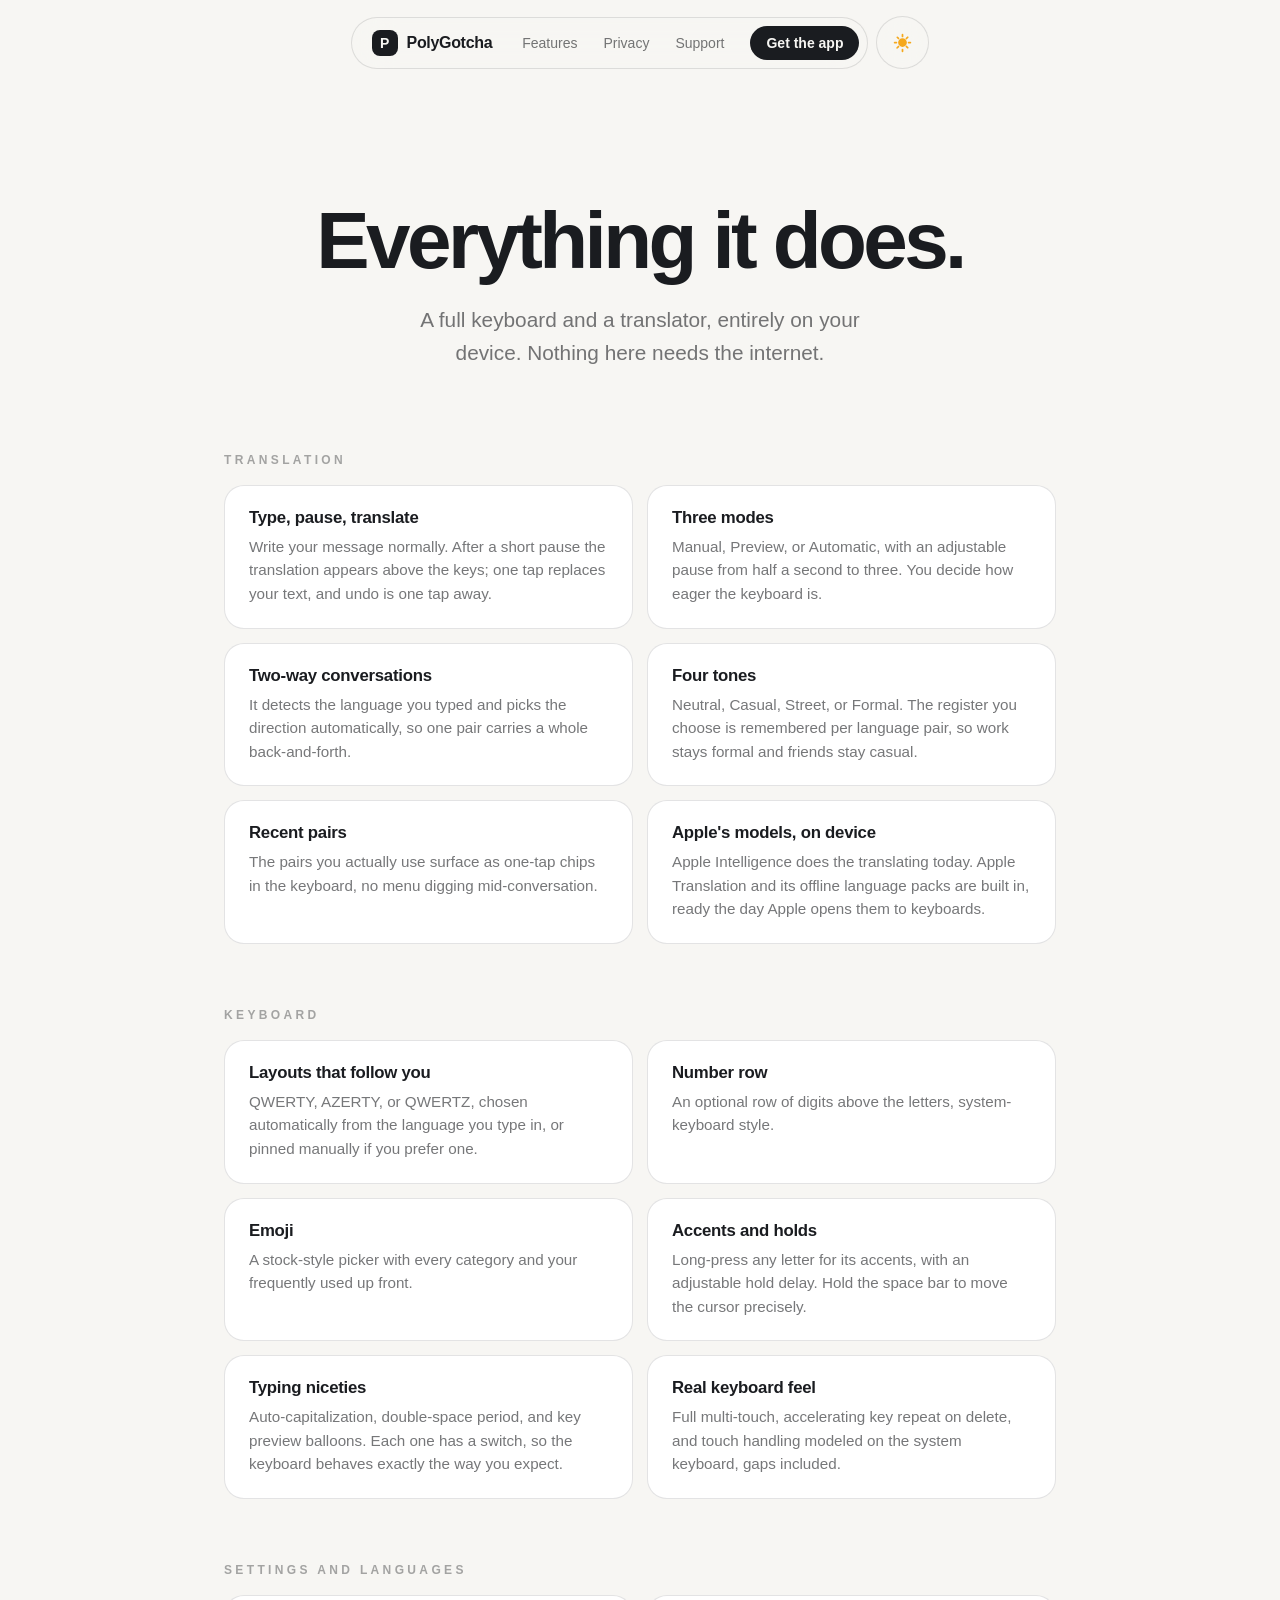
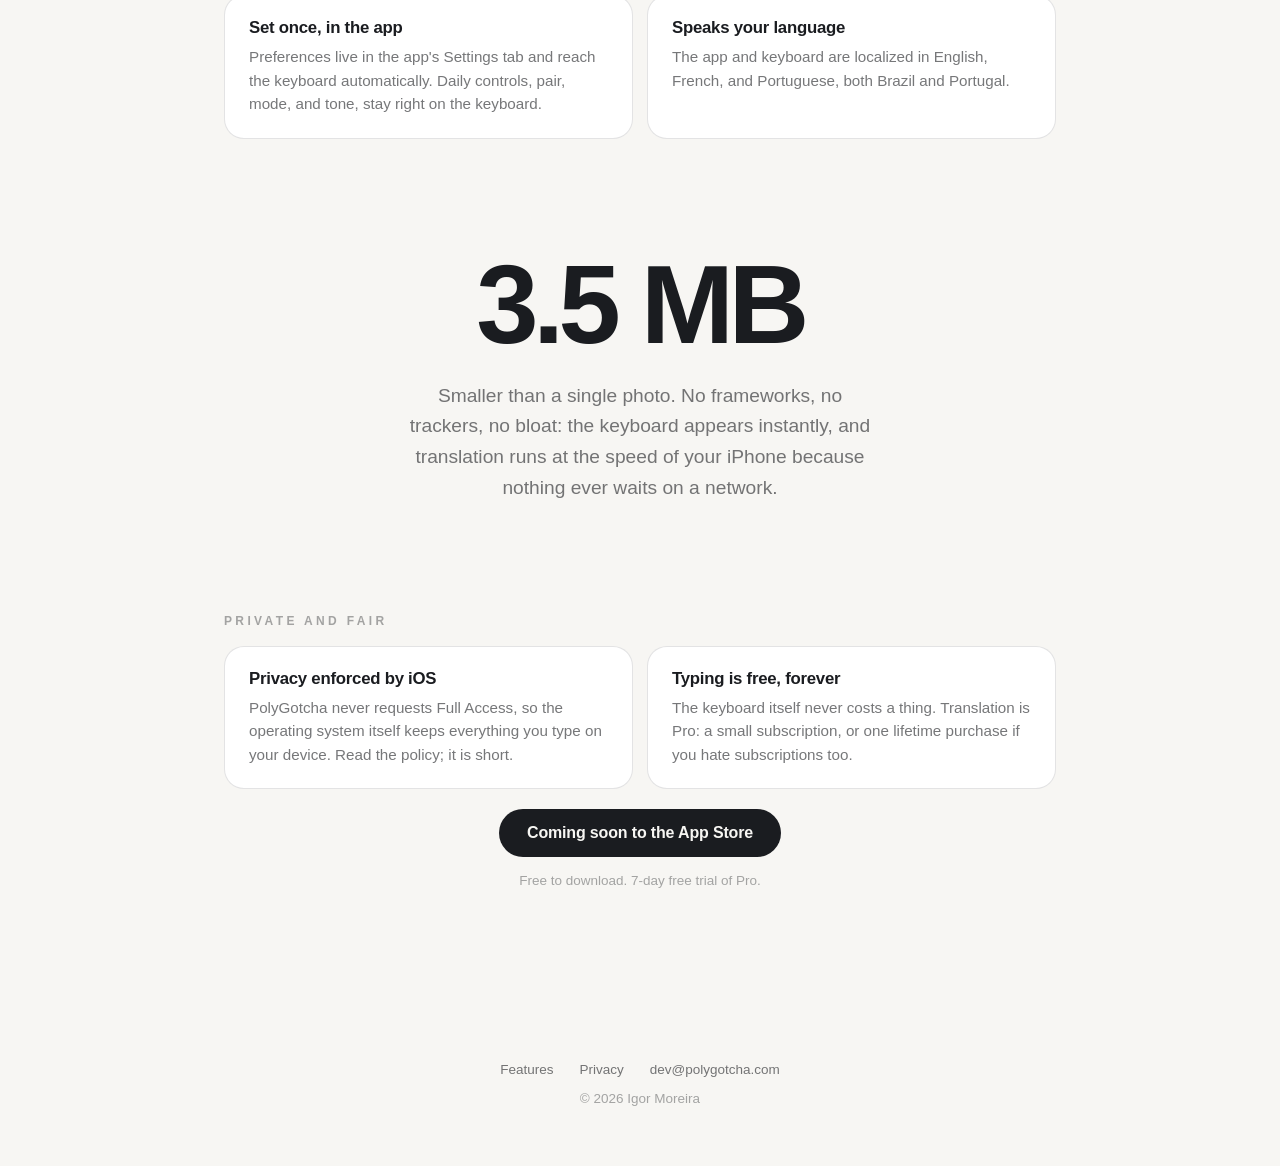
==== features/index.html @ 53613d78 "Collapse the nav ends to icons on mobile The wordmark becomes the favicon's rounded P mark and the C" ====
<!DOCTYPE html>
<html lang="en">
<head>
  <meta charset="utf-8">
  <meta name="viewport" content="width=device-width, initial-scale=1">
  <title>Features - PolyGotcha</title>
  <meta name="description" content="Everything PolyGotcha does: on-device translation as you type, tones, layouts, emoji, and every setting. All of it in a 3.5 MB app.">
  <meta name="theme-color" media="(prefers-color-scheme: light)" content="#f7f6f3">
  <meta name="theme-color" media="(prefers-color-scheme: dark)" content="#121316">
  <link rel="icon" href="data:image/svg+xml,%3Csvg xmlns='http://www.w3.org/2000/svg' viewBox='0 0 64 64'%3E%3Crect width='64' height='64' rx='14' fill='%231a1c20'/%3E%3Ctext x='32' y='43' font-family='-apple-system,Helvetica' font-size='32' font-weight='700' fill='%23f7f6f3' text-anchor='middle'%3EP%3C/text%3E%3C/svg%3E">
  <link rel="stylesheet" href="/style.css">
  <script>
    // Apply the stored theme before first paint so there is no flash.
    try { var t = localStorage.getItem("pg-theme"); if (t) document.documentElement.dataset.theme = t; } catch (e) {}
  </script>
</head>
<body>

  <div class="navwrap" id="navwrap">
    <nav class="nav" aria-label="Main">
      <a class="wordmark" href="/"><span class="mark" aria-hidden="true">P</span><span class="name">PolyGotcha</span></a>
      <div class="links">
        <a href="/features">Features</a>
        <a href="/privacy">Privacy</a>
        <a class="sup" href="mailto:dev@polygotcha.com">Support</a>
      </div>
      <a class="cta" href="/#get" aria-label="Get the app"><span class="cta-text">Get the app</span><svg class="cta-icon" viewBox="0 0 24 24" aria-hidden="true"><path d="M12 4v11M7.5 10.5 12 15l4.5-4.5M5 20h14"/></svg></a>
    </nav>
    <button class="theme-bubble" id="theme-toggle" type="button" aria-label="Theme: Auto"></button>
  </div>

  <header class="fhero">
    <h1 class="reveal">Everything it does.</h1>
    <p class="reveal">A full keyboard and a translator, entirely on your device. Nothing here needs the internet.</p>
  </header>

  <section class="fgroup">
    <div class="kicker reveal">Translation</div>
    <div class="fgrid">
      <div class="fcell reveal">
        <h3>Type, pause, translate</h3>
        <p>Write your message normally. After a short pause the translation appears above the keys; one tap replaces your text, and undo is one tap away.</p>
      </div>
      <div class="fcell reveal">
        <h3>Three modes</h3>
        <p>Manual, Preview, or Automatic, with an adjustable pause from half a second to three. You decide how eager the keyboard is.</p>
      </div>
      <div class="fcell reveal">
        <h3>Two-way conversations</h3>
        <p>It detects the language you typed and picks the direction automatically, so one pair carries a whole back-and-forth.</p>
      </div>
      <div class="fcell reveal">
        <h3>Four tones</h3>
        <p>Neutral, Casual, Street, or Formal. The register you choose is remembered per language pair, so work stays formal and friends stay casual.</p>
      </div>
      <div class="fcell reveal">
        <h3>Recent pairs</h3>
        <p>The pairs you actually use surface as one-tap chips in the keyboard, no menu digging mid-conversation.</p>
      </div>
      <div class="fcell reveal">
        <h3>Apple's models, on device</h3>
        <p>Apple Intelligence does the translating today. Apple Translation and its offline language packs are built in, ready the day Apple opens them to keyboards.</p>
      </div>
    </div>
  </section>

  <section class="fgroup">
    <div class="kicker reveal">Keyboard</div>
    <div class="fgrid">
      <div class="fcell reveal">
        <h3>Layouts that follow you</h3>
        <p>QWERTY, AZERTY, or QWERTZ, chosen automatically from the language you type in, or pinned manually if you prefer one.</p>
      </div>
      <div class="fcell reveal">
        <h3>Number row</h3>
        <p>An optional row of digits above the letters, system-keyboard style.</p>
      </div>
      <div class="fcell reveal">
        <h3>Emoji</h3>
        <p>A stock-style picker with every category and your frequently used up front.</p>
      </div>
      <div class="fcell reveal">
        <h3>Accents and holds</h3>
        <p>Long-press any letter for its accents, with an adjustable hold delay. Hold the space bar to move the cursor precisely.</p>
      </div>
      <div class="fcell reveal">
        <h3>Typing niceties</h3>
        <p>Auto-capitalization, double-space period, and key preview balloons. Each one has a switch, so the keyboard behaves exactly the way you expect.</p>
      </div>
      <div class="fcell reveal">
        <h3>Real keyboard feel</h3>
        <p>Full multi-touch, accelerating key repeat on delete, and touch handling modeled on the system keyboard, gaps included.</p>
      </div>
    </div>
  </section>

  <section class="fgroup">
    <div class="kicker reveal">Settings and languages</div>
    <div class="fgrid">
      <div class="fcell reveal">
        <h3>Set once, in the app</h3>
        <p>Preferences live in the app's Settings tab and reach the keyboard automatically. Daily controls, pair, mode, and tone, stay right on the keyboard.</p>
      </div>
      <div class="fcell reveal">
        <h3>Speaks your language</h3>
        <p>The app and keyboard are localized in English, French, and Portuguese, both Brazil and Portugal.</p>
      </div>
    </div>
  </section>

  <section class="statband">
    <div class="big reveal">3.5&nbsp;MB</div>
    <p class="reveal">Smaller than a single photo. No frameworks, no trackers, no bloat: the keyboard appears instantly, and translation runs at the speed of your iPhone because nothing ever waits on a network.</p>
  </section>

  <section class="fgroup" style="padding-top: 0;">
    <div class="kicker reveal">Private and fair</div>
    <div class="fgrid">
      <div class="fcell reveal">
        <h3>Privacy enforced by iOS</h3>
        <p>PolyGotcha never requests Full Access, so the operating system itself keeps everything you type on your device. <a href="/privacy">Read the policy</a>; it is short.</p>
      </div>
      <div class="fcell reveal">
        <h3>Typing is free, forever</h3>
        <p>The keyboard itself never costs a thing. Translation is Pro: a small subscription, or one lifetime purchase if you hate subscriptions too.</p>
      </div>
    </div>
  </section>

  <div class="fcta">
    <span class="pill reveal">Coming soon to the App&nbsp;Store</span>
    <span class="small-note">Free to download. 7-day free trial of Pro.</span>
  </div>

  <footer>
    <div class="frow">
      <a href="/features">Features</a>
      <a href="/privacy">Privacy</a>
      <a href="mailto:dev@polygotcha.com">dev@polygotcha.com</a>
    </div>
    <div>&copy; 2026 Igor Moreira</div>
  </footer>

  <script src="/site.js"></script>
</body>
</html>
---- style.css ----
/* PolyGotcha site. Ink-on-paper palette lifted from the app: warm off-white
   canvas and near-black ink in light mode, lifted charcoal and soft white in
   dark. One design system for the landing page and the privacy policy. */

:root {
  --bg: #f7f6f3;
  --ink: #1a1c20;
  --muted: rgba(26, 28, 32, 0.6);
  --faint: rgba(26, 28, 32, 0.38);
  --hairline: rgba(26, 28, 32, 0.12);
  --glass: rgba(247, 246, 243, 0.68);
  --card: #ffffff;
}

/* The theme toggle stamps data-theme on <html>; absent means auto. The
   manual choice must win over the system preference in both directions,
   hence the explicit dark block plus the :not() guard on the media query. */

:root[data-theme="dark"] {
  --bg: #121316;
  --ink: #f2f2ef;
  --muted: rgba(242, 242, 239, 0.62);
  --faint: rgba(242, 242, 239, 0.4);
  --hairline: rgba(242, 242, 239, 0.14);
  --glass: rgba(18, 19, 22, 0.62);
  --card: #1a1b1f;
}

@media (prefers-color-scheme: dark) {
  :root:not([data-theme="light"]) {
    --bg: #121316;
    --ink: #f2f2ef;
    --muted: rgba(242, 242, 239, 0.62);
    --faint: rgba(242, 242, 239, 0.4);
    --hairline: rgba(242, 242, 239, 0.14);
    --glass: rgba(18, 19, 22, 0.62);
    --card: #1a1b1f;
  }
}

* { margin: 0; padding: 0; box-sizing: border-box; }

html { scroll-behavior: smooth; }

body {
  font-family: -apple-system, BlinkMacSystemFont, "SF Pro Display", "Segoe UI",
    Roboto, Helvetica, Arial, sans-serif;
  background: var(--bg);
  color: var(--ink);
  -webkit-font-smoothing: antialiased;
  text-rendering: optimizeLegibility;
  overflow-x: hidden;
}

a { color: inherit; text-decoration: none; }

::selection { background: var(--ink); color: var(--bg); }

/* ---------- Nav: the floating glass pill plus the theme bubble ---------- */

.navwrap {
  position: fixed;
  top: 16px;
  left: 0;
  right: 0;
  z-index: 100;
  display: flex;
  justify-content: center;
  align-items: center;
  gap: 8px;
  padding: 0 12px;
  pointer-events: none;
}

.navwrap > * { pointer-events: auto; }

.nav {
  display: flex;
  align-items: center;
  gap: 4px;
  padding: 8px 8px 8px 20px;
  border-radius: 999px;
  background: var(--glass);
  -webkit-backdrop-filter: blur(20px) saturate(180%);
  backdrop-filter: blur(20px) saturate(180%);
  border: 1px solid var(--hairline);
  transition: box-shadow 0.4s ease, background 0.4s ease;
  white-space: nowrap;
}

.theme-bubble {
  width: 53px;
  height: 53px;
  border-radius: 999px;
  background: var(--glass);
  -webkit-backdrop-filter: blur(20px) saturate(180%);
  backdrop-filter: blur(20px) saturate(180%);
  border: 1px solid var(--hairline);
  color: var(--muted);
  display: grid;
  place-items: center;
  cursor: pointer;
  transition: box-shadow 0.4s ease, color 0.25s ease, transform 0.25s ease;
  flex-shrink: 0;
}

.theme-bubble:hover { color: var(--ink); transform: scale(1.06); }

.theme-bubble svg {
  width: 21px;
  height: 21px;
  fill: currentColor;
  transition: transform 0.3s ease;
  animation: theme-pop 0.5s cubic-bezier(0.34, 1.56, 0.64, 1);
}

.theme-bubble:hover svg { transform: rotate(18deg); }

/* The icon shows the theme you are IN: an amber sun or a periwinkle moon,
   popping in with a spin every time the theme flips. */
.theme-bubble.is-light svg { fill: #f5a81c; }
.theme-bubble.is-dark svg { fill: #93a5ff; }

@keyframes theme-pop {
  from { transform: rotate(-130deg) scale(0.3); opacity: 0; }
  to { transform: rotate(0deg) scale(1); opacity: 1; }
}

@media (prefers-reduced-motion: reduce) {
  .theme-bubble svg { animation: none; transition: none; }
}

.navwrap.scrolled .nav,
.navwrap.scrolled .theme-bubble {
  box-shadow: 0 12px 40px rgba(0, 0, 0, 0.12);
}

.nav .wordmark {
  display: inline-flex;
  align-items: center;
  gap: 9px;
  font-weight: 700;
  letter-spacing: -0.02em;
  font-size: 16px;
  margin-right: 14px;
}

/* The favicon's rounded "P", so the compressed mobile nav still reads as
   the logo. Ink-on-paper flips with the theme automatically. */
.nav .mark {
  width: 26px;
  height: 26px;
  border-radius: 8px;
  background: var(--ink);
  color: var(--bg);
  display: grid;
  place-items: center;
  font-size: 14px;
  font-weight: 800;
}

.nav .links {
  display: flex;
  align-items: center;
  gap: 2px;
}

.nav .links a {
  font-size: 14px;
  font-weight: 500;
  color: var(--muted);
  padding: 8px 12px;
  border-radius: 999px;
  transition: color 0.25s ease, background 0.25s ease;
}

.nav .links a:hover { color: var(--ink); background: var(--hairline); }

.nav .cta {
  display: inline-flex;
  align-items: center;
  justify-content: center;
  font-size: 14px;
  font-weight: 600;
  background: var(--ink);
  color: var(--bg);
  padding: 9px 16px;
  border-radius: 999px;
  margin-left: 10px;
  transition: transform 0.25s ease, opacity 0.25s ease;
}

.nav .cta:hover { transform: scale(1.04); }

.nav .cta-icon {
  display: none;
  width: 18px;
  height: 18px;
  fill: none;
  stroke: currentColor;
  stroke-width: 2.2;
  stroke-linecap: round;
  stroke-linejoin: round;
}

/* Mobile nav: the ends collapse to icons (the P mark and a download glyph)
   so all three text links stay visible and one tap away. */
@media (max-width: 640px) {
  .navwrap { top: 10px; gap: 6px; padding: 0 10px; }
  .nav { padding: 5px 5px 5px 8px; gap: 0; }
  .nav .wordmark { margin-right: 4px; }
  .nav .wordmark .name { display: none; }
  .nav .mark { width: 30px; height: 30px; border-radius: 9px; font-size: 15px; }
  .nav .links a { font-size: 13px; padding: 7px 8px; }
  .nav .cta { margin-left: 4px; padding: 0; width: 40px; height: 40px; }
  .nav .cta-text { display: none; }
  .nav .cta-icon { display: block; }
  .theme-bubble { width: 44px; height: 44px; }
  .theme-bubble svg { width: 19px; height: 19px; }
}

/* Absolute-worst-case safety valve for very narrow screens. */
@media (max-width: 340px) {
  .nav .links .sup { display: none; }
}

/* ---------- Shared layout ---------- */

.wrap {
  max-width: 1060px;
  margin: 0 auto;
  padding: 0 24px;
}

section { padding: clamp(70px, 12vw, 150px) 0; }

/* ---------- Hero ---------- */

.hero {
  padding-top: clamp(140px, 22vw, 220px);
  padding-bottom: clamp(40px, 6vw, 80px);
  text-align: center;
}

.hero h1 {
  font-size: clamp(2.9rem, 9vw, 6.2rem);
  line-height: 1.02;
  letter-spacing: -0.045em;
  font-weight: 700;
  max-width: 14ch;
  margin: 0 auto;
}

.hero h1 .theirs { color: var(--faint); }

.hero p {
  font-size: clamp(1.05rem, 2.2vw, 1.35rem);
  line-height: 1.5;
  color: var(--muted);
  max-width: 34ch;
  margin: 28px auto 0;
  letter-spacing: -0.01em;
}

.hero .cta-row {
  margin-top: 38px;
  display: flex;
  flex-direction: column;
  align-items: center;
  gap: 16px;
}

.pill {
  display: inline-block;
  background: var(--ink);
  color: var(--bg);
  font-size: 16px;
  font-weight: 600;
  padding: 15px 28px;
  border-radius: 999px;
  letter-spacing: -0.01em;
}

.hero .quiet-link {
  font-size: 14px;
  color: var(--muted);
  border-bottom: 1px solid var(--hairline);
  padding-bottom: 1px;
  transition: color 0.25s ease, border-color 0.25s ease;
}

.hero .quiet-link:hover { color: var(--ink); border-color: var(--ink); }

/* ---------- The keyboard demo ---------- */

.demo { padding-top: 0; }

.device {
  width: min(430px, 94vw);
  margin: 0 auto;
  background: #0b0c0e;
  border-radius: 40px;
  padding: 22px 12px 12px;
  box-shadow:
    0 40px 90px rgba(0, 0, 0, 0.28),
    0 4px 18px rgba(0, 0, 0, 0.16),
    inset 0 0 0 1px rgba(255, 255, 255, 0.06);
}

.chat { padding: 4px 10px 14px; min-height: 108px; }

.bubble {
  display: inline-block;
  background: #24262b;
  color: #e8e8e4;
  font-size: 15px;
  line-height: 1.35;
  padding: 9px 14px;
  border-radius: 18px;
  border-bottom-left-radius: 6px;
  max-width: 80%;
}

.compose {
  display: flex;
  align-items: center;
  gap: 8px;
  margin: 14px 2px 0;
  background: #1a1b1f;
  border: 1px solid rgba(255, 255, 255, 0.09);
  border-radius: 18px;
  padding: 9px 14px;
  min-height: 40px;
}

.compose .text {
  font-size: 15px;
  color: #f0f0ec;
  line-height: 1.35;
  min-height: 20px;
}

.compose .caret {
  display: inline-block;
  width: 2px;
  height: 17px;
  background: #6ea8ff;
  vertical-align: text-bottom;
  margin-left: 1px;
  animation: blink 1.05s steps(1) infinite;
}

@keyframes blink { 50% { opacity: 0; } }

/* Keyboard chrome mirrors the real thing: bar of glass controls, then the
   key grid with gaps drawn inside each cell. Always dark, like the app's
   marketing shots, whatever the page's scheme. */

.kbd { background: #17181c; border-radius: 26px; padding: 10px 6px 8px; margin-top: 12px; }

.kbar {
  display: flex;
  align-items: center;
  gap: 7px;
  padding: 2px 4px 9px;
}

.kchip {
  font-size: 12.5px;
  font-weight: 700;
  letter-spacing: 0.01em;
  color: #ececec;
  background: rgba(255, 255, 255, 0.09);
  padding: 8px 12px;
  border-radius: 999px;
  flex-shrink: 0;
}

.kchip .arrows { opacity: 0.55; font-weight: 500; padding: 0 2px; }

.kstatus {
  flex: 1;
  font-size: 12.5px;
  color: rgba(236, 236, 236, 0.55);
  overflow: hidden;
  white-space: nowrap;
  text-overflow: ellipsis;
}

.kstatus .preview {
  display: inline-block;
  color: #101114;
  background: #ececec;
  font-weight: 600;
  padding: 7px 12px;
  border-radius: 999px;
  max-width: 100%;
  overflow: hidden;
  text-overflow: ellipsis;
}

.kround {
  width: 38px;
  height: 34px;
  border-radius: 999px;
  background: rgba(255, 255, 255, 0.09);
  color: #ececec;
  display: grid;
  place-items: center;
  font-size: 14px;
  flex-shrink: 0;
}

.kround.prime { background: #ececec; color: #101114; }

.krow { display: flex; }

.key {
  flex: 1 1 0;
  height: 42px;
  margin: 2.5px 2px;
  background: #2a2c31;
  border-radius: 7px;
  color: #f0f0ec;
  font-size: 16px;
  display: grid;
  place-items: center;
  box-shadow: 0 1px 0 rgba(0, 0, 0, 0.35);
  transition: background 0.09s ease, transform 0.09s ease;
  text-transform: uppercase;
  font-weight: 400;
  user-select: none;
}

.key.special { flex-grow: 1.35; background: #202226; font-size: 12px; }

.key.space { flex-grow: 4.2; font-size: 12px; text-transform: none; color: rgba(240, 240, 236, 0.6); }

.key.hit { background: #4b4e55; transform: scale(0.96); }

.krow.indent { padding: 0 5%; }

/* ---------- Feature statements ---------- */

.feature { text-align: center; }

.feature .kicker {
  font-size: 12px;
  font-weight: 600;
  letter-spacing: 0.28em;
  text-transform: uppercase;
  color: var(--faint);
  margin-bottom: 22px;
}

.feature h2 {
  font-size: clamp(2rem, 5.4vw, 3.6rem);
  letter-spacing: -0.035em;
  line-height: 1.06;
  font-weight: 700;
  max-width: 18ch;
  margin: 0 auto;
}

.feature p {
  font-size: clamp(1.02rem, 2vw, 1.22rem);
  line-height: 1.6;
  color: var(--muted);
  max-width: 46ch;
  margin: 24px auto 0;
}

.langline {
  font-size: clamp(1.6rem, 4.4vw, 2.8rem);
  letter-spacing: -0.03em;
  font-weight: 600;
  color: var(--faint);
  margin-top: 34px;
}

.langline em { font-style: normal; color: var(--ink); }

/* ---------- Manifesto ---------- */

.manifesto {
  background: var(--ink);
  color: var(--bg);
  text-align: center;
  padding: clamp(90px, 14vw, 170px) 0;
}

.manifesto h2 {
  font-size: clamp(2.1rem, 6vw, 4.2rem);
  letter-spacing: -0.04em;
  line-height: 1.05;
  font-weight: 700;
  max-width: 17ch;
  margin: 0 auto;
}

.manifesto p {
  font-size: clamp(1.02rem, 2vw, 1.25rem);
  color: color-mix(in srgb, var(--bg) 66%, transparent);
  line-height: 1.6;
  max-width: 44ch;
  margin: 26px auto 0;
}

.manifesto .pill {
  background: var(--bg);
  color: var(--ink);
  margin-top: 36px;
}

/* ---------- Footer ---------- */

footer {
  padding: 54px 0 60px;
  text-align: center;
  font-size: 13.5px;
  color: var(--faint);
}

footer .frow {
  display: flex;
  justify-content: center;
  gap: 26px;
  margin-bottom: 14px;
}

footer a { color: var(--muted); transition: color 0.25s ease; }
footer a:hover { color: var(--ink); }

/* ---------- Scroll reveals ---------- */

.reveal {
  opacity: 0;
  transform: translateY(26px);
  transition: opacity 0.9s cubic-bezier(0.2, 0.6, 0.2, 1),
    transform 0.9s cubic-bezier(0.2, 0.6, 0.2, 1);
}

.reveal.in { opacity: 1; transform: none; }

@media (prefers-reduced-motion: reduce) {
  html { scroll-behavior: auto; }
  .reveal { opacity: 1; transform: none; transition: none; }
  .compose .caret { animation: none; }
}

/* ---------- Features page ---------- */

.fhero {
  text-align: center;
  padding: clamp(140px, 20vw, 200px) 24px 20px;
}

.fhero h1 {
  font-size: clamp(2.6rem, 7.5vw, 5rem);
  letter-spacing: -0.045em;
  line-height: 1.03;
  font-weight: 700;
}

.fhero p {
  font-size: clamp(1.02rem, 2.1vw, 1.3rem);
  color: var(--muted);
  line-height: 1.55;
  max-width: 40ch;
  margin: 22px auto 0;
}

.fgroup { max-width: 880px; margin: 0 auto; padding: clamp(36px, 6vw, 64px) 24px 0; }

.fgroup > .kicker {
  font-size: 12px;
  font-weight: 600;
  letter-spacing: 0.28em;
  text-transform: uppercase;
  color: var(--faint);
  margin-bottom: 18px;
}

.fgrid {
  display: grid;
  grid-template-columns: 1fr 1fr;
  gap: 14px;
}

@media (max-width: 640px) {
  .fgrid { grid-template-columns: 1fr; }
}

.fcell {
  background: var(--card);
  border: 1px solid var(--hairline);
  border-radius: 20px;
  padding: 22px 24px;
}

.fcell h3 {
  font-size: 1.05rem;
  font-weight: 650;
  letter-spacing: -0.015em;
  margin-bottom: 7px;
}

.fcell p {
  font-size: 0.95rem;
  line-height: 1.55;
  color: var(--muted);
}

.statband {
  text-align: center;
  padding: clamp(70px, 10vw, 110px) 24px;
}

.statband .big {
  font-size: clamp(3.4rem, 11vw, 7rem);
  font-weight: 700;
  letter-spacing: -0.05em;
  line-height: 1;
}

.statband p {
  font-size: clamp(1rem, 2vw, 1.2rem);
  color: var(--muted);
  line-height: 1.6;
  max-width: 44ch;
  margin: 20px auto 0;
}

.fcta { text-align: center; padding: 20px 24px clamp(80px, 10vw, 120px); }

.fcta .small-note {
  display: block;
  font-size: 13.5px;
  color: var(--faint);
  margin-top: 16px;
}

/* ---------- Privacy page ---------- */

.doc {
  max-width: 660px;
  margin: 0 auto;
  padding: clamp(140px, 20vw, 200px) 24px 80px;
}

.doc h1 {
  font-size: clamp(2.2rem, 6vw, 3.4rem);
  letter-spacing: -0.04em;
  line-height: 1.05;
  font-weight: 700;
}

.doc .effective {
  color: var(--faint);
  font-size: 14px;
  margin-top: 14px;
}

.doc h2 {
  font-size: 1.28rem;
  letter-spacing: -0.02em;
  font-weight: 700;
  margin: 44px 0 12px;
}

.doc p, .doc li {
  font-size: 1.02rem;
  line-height: 1.65;
  color: var(--muted);
}

.doc p + p { margin-top: 12px; }

.doc ul { padding-left: 22px; margin-top: 10px; }

.doc li { margin-bottom: 8px; }

.doc strong { color: var(--ink); font-weight: 600; }

.doc a { border-bottom: 1px solid var(--hairline); }
.doc a:hover { border-color: var(--ink); }
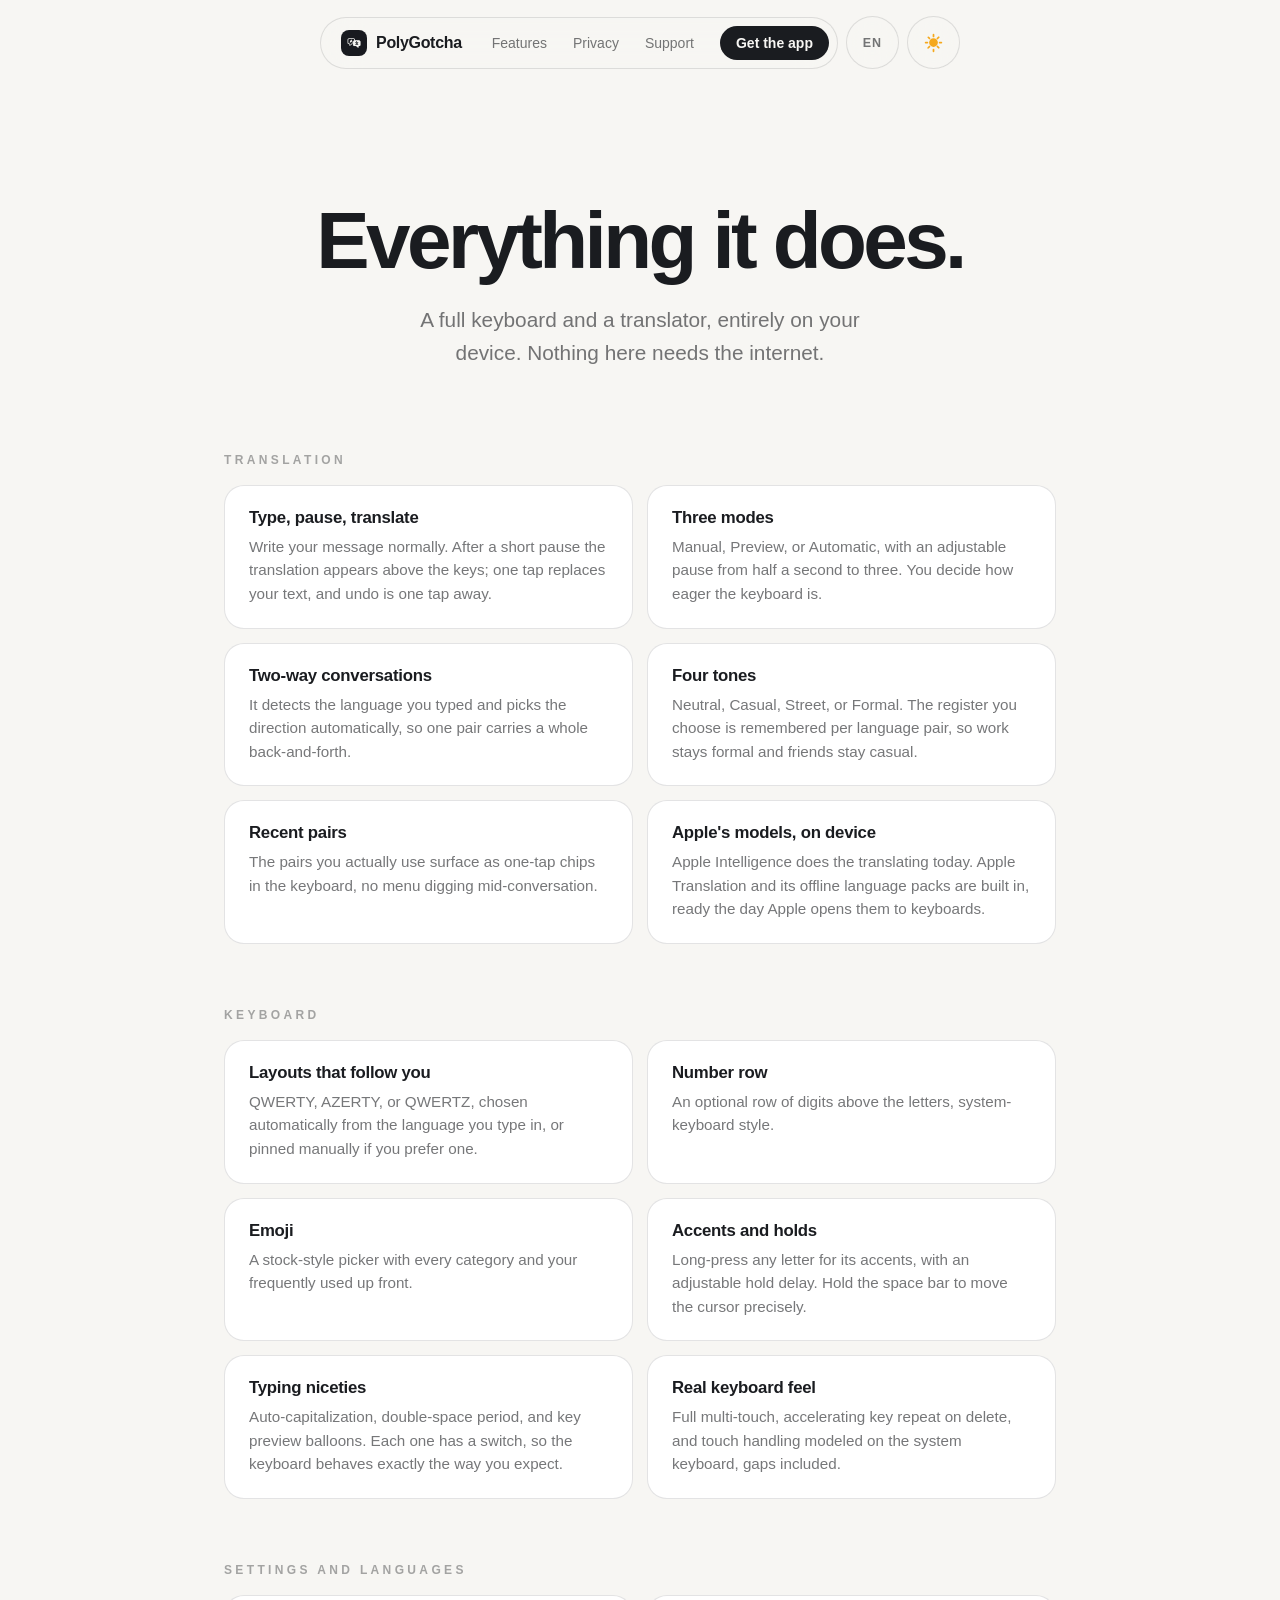
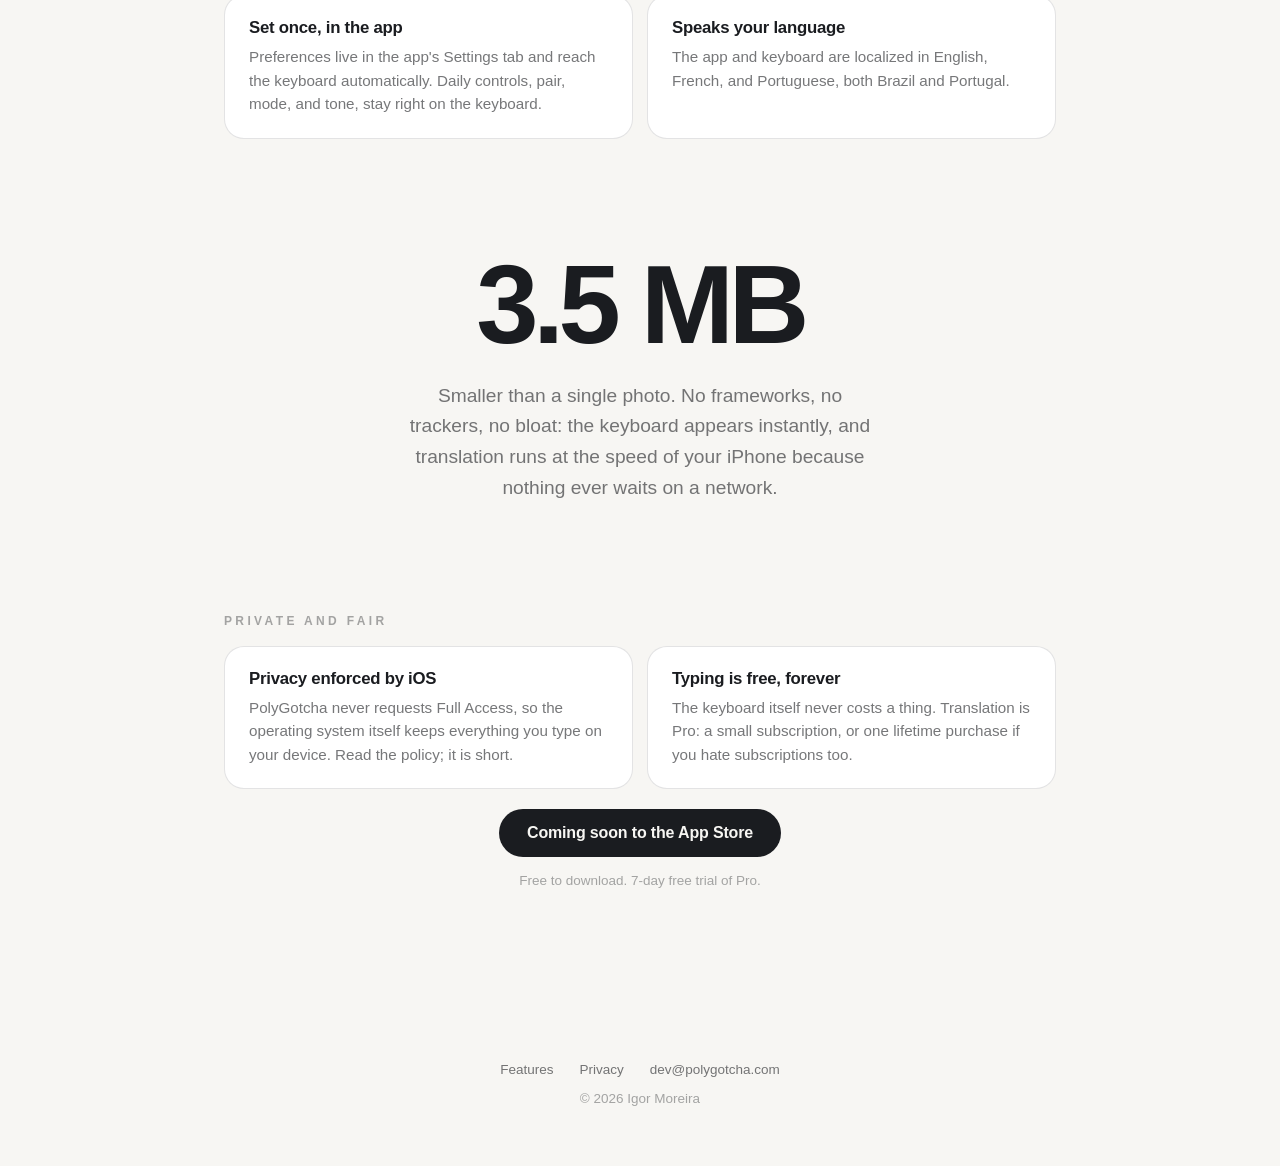
==== commit f1e13369: "Use the app icon site-wide and translate the site into four languages The favicon, touch icon, og:im" ====
--- a/features/index.html
+++ b/features/index.html
@@ -7,7 +7,8 @@
   <meta name="description" content="Everything PolyGotcha does: on-device translation as you type, tones, layouts, emoji, and every setting. All of it in a 3.5 MB app.">
   <meta name="theme-color" media="(prefers-color-scheme: light)" content="#f7f6f3">
   <meta name="theme-color" media="(prefers-color-scheme: dark)" content="#121316">
-  <link rel="icon" href="data:image/svg+xml,%3Csvg xmlns='http://www.w3.org/2000/svg' viewBox='0 0 64 64'%3E%3Crect width='64' height='64' rx='14' fill='%231a1c20'/%3E%3Ctext x='32' y='43' font-family='-apple-system,Helvetica' font-size='32' font-weight='700' fill='%23f7f6f3' text-anchor='middle'%3EP%3C/text%3E%3C/svg%3E">
+  <link rel="icon" type="image/png" sizes="192x192" href="/icon-192.png">
+  <link rel="apple-touch-icon" href="/apple-touch-icon.png">
   <link rel="stylesheet" href="/style.css">
   <script>
     // Apply the stored theme before first paint so there is no flash.
@@ -18,129 +19,134 @@
 
   <div class="navwrap" id="navwrap">
     <nav class="nav" aria-label="Main">
-      <a class="wordmark" href="/"><span class="mark" aria-hidden="true">P</span><span class="name">PolyGotcha</span></a>
+      <a class="wordmark" href="/"><img class="mark" src="/icon-192.png" alt=""><span class="name">PolyGotcha</span></a>
       <div class="links">
-        <a href="/features">Features</a>
-        <a href="/privacy">Privacy</a>
-        <a class="sup" href="mailto:dev@polygotcha.com">Support</a>
+        <a href="/features" data-i18n="nav.features">Features</a>
+        <a href="/privacy" data-i18n="nav.privacy">Privacy</a>
+        <a class="sup" href="mailto:dev@polygotcha.com" data-i18n="nav.support">Support</a>
       </div>
-      <a class="cta" href="/#get" aria-label="Get the app"><span class="cta-text">Get the app</span><svg class="cta-icon" viewBox="0 0 24 24" aria-hidden="true"><path d="M12 4v11M7.5 10.5 12 15l4.5-4.5M5 20h14"/></svg></a>
+      <a class="cta" href="/#get" aria-label="Get the app"><span class="cta-text" data-i18n="nav.get">Get the app</span><svg class="cta-icon" viewBox="0 0 24 24" aria-hidden="true"><path d="M12 4v11M7.5 10.5 12 15l4.5-4.5M5 20h14"/></svg></a>
     </nav>
-    <button class="theme-bubble" id="theme-toggle" type="button" aria-label="Theme: Auto"></button>
+    <div class="lang-wrap">
+      <button class="lang-bubble" id="lang-toggle" type="button" aria-haspopup="true" aria-expanded="false" aria-label="Language">EN</button>
+      <div class="lang-menu" id="lang-menu" role="menu"></div>
+    </div>
+    <button class="theme-bubble" id="theme-toggle" type="button" aria-label="Theme"></button>
   </div>
 
   <header class="fhero">
-    <h1 class="reveal">Everything it does.</h1>
-    <p class="reveal">A full keyboard and a translator, entirely on your device. Nothing here needs the internet.</p>
+    <h1 class="reveal" data-i18n="feat.h1">Everything it does.</h1>
+    <p class="reveal" data-i18n="feat.p">A full keyboard and a translator, entirely on your device. Nothing here needs the internet.</p>
   </header>
 
   <section class="fgroup">
-    <div class="kicker reveal">Translation</div>
+    <div class="kicker reveal" data-i18n="g.translation">Translation</div>
     <div class="fgrid">
       <div class="fcell reveal">
-        <h3>Type, pause, translate</h3>
-        <p>Write your message normally. After a short pause the translation appears above the keys; one tap replaces your text, and undo is one tap away.</p>
+        <h3 data-i18n="c1.h">Type, pause, translate</h3>
+        <p data-i18n="c1.p">Write your message normally. After a short pause the translation appears above the keys; one tap replaces your text, and undo is one tap away.</p>
       </div>
       <div class="fcell reveal">
-        <h3>Three modes</h3>
-        <p>Manual, Preview, or Automatic, with an adjustable pause from half a second to three. You decide how eager the keyboard is.</p>
+        <h3 data-i18n="c2.h">Three modes</h3>
+        <p data-i18n="c2.p">Manual, Preview, or Automatic, with an adjustable pause from half a second to three. You decide how eager the keyboard is.</p>
       </div>
       <div class="fcell reveal">
-        <h3>Two-way conversations</h3>
-        <p>It detects the language you typed and picks the direction automatically, so one pair carries a whole back-and-forth.</p>
+        <h3 data-i18n="c3.h">Two-way conversations</h3>
+        <p data-i18n="c3.p">It detects the language you typed and picks the direction automatically, so one pair carries a whole back-and-forth.</p>
       </div>
       <div class="fcell reveal">
-        <h3>Four tones</h3>
-        <p>Neutral, Casual, Street, or Formal. The register you choose is remembered per language pair, so work stays formal and friends stay casual.</p>
+        <h3 data-i18n="c4.h">Four tones</h3>
+        <p data-i18n="c4.p">Neutral, Casual, Street, or Formal. The register you choose is remembered per language pair, so work stays formal and friends stay casual.</p>
       </div>
       <div class="fcell reveal">
-        <h3>Recent pairs</h3>
-        <p>The pairs you actually use surface as one-tap chips in the keyboard, no menu digging mid-conversation.</p>
+        <h3 data-i18n="c5.h">Recent pairs</h3>
+        <p data-i18n="c5.p">The pairs you actually use surface as one-tap chips in the keyboard, no menu digging mid-conversation.</p>
       </div>
       <div class="fcell reveal">
-        <h3>Apple's models, on device</h3>
-        <p>Apple Intelligence does the translating today. Apple Translation and its offline language packs are built in, ready the day Apple opens them to keyboards.</p>
+        <h3 data-i18n="c6.h">Apple's models, on device</h3>
+        <p data-i18n="c6.p">Apple Intelligence does the translating today. Apple Translation and its offline language packs are built in, ready the day Apple opens them to keyboards.</p>
       </div>
     </div>
   </section>
 
   <section class="fgroup">
-    <div class="kicker reveal">Keyboard</div>
+    <div class="kicker reveal" data-i18n="g.keyboard">Keyboard</div>
     <div class="fgrid">
       <div class="fcell reveal">
-        <h3>Layouts that follow you</h3>
-        <p>QWERTY, AZERTY, or QWERTZ, chosen automatically from the language you type in, or pinned manually if you prefer one.</p>
+        <h3 data-i18n="c7.h">Layouts that follow you</h3>
+        <p data-i18n="c7.p">QWERTY, AZERTY, or QWERTZ, chosen automatically from the language you type in, or pinned manually if you prefer one.</p>
       </div>
       <div class="fcell reveal">
-        <h3>Number row</h3>
-        <p>An optional row of digits above the letters, system-keyboard style.</p>
+        <h3 data-i18n="c8.h">Number row</h3>
+        <p data-i18n="c8.p">An optional row of digits above the letters, system-keyboard style.</p>
       </div>
       <div class="fcell reveal">
-        <h3>Emoji</h3>
-        <p>A stock-style picker with every category and your frequently used up front.</p>
+        <h3 data-i18n="c9.h">Emoji</h3>
+        <p data-i18n="c9.p">A stock-style picker with every category and your frequently used up front.</p>
       </div>
       <div class="fcell reveal">
-        <h3>Accents and holds</h3>
-        <p>Long-press any letter for its accents, with an adjustable hold delay. Hold the space bar to move the cursor precisely.</p>
+        <h3 data-i18n="c10.h">Accents and holds</h3>
+        <p data-i18n="c10.p">Long-press any letter for its accents, with an adjustable hold delay. Hold the space bar to move the cursor precisely.</p>
       </div>
       <div class="fcell reveal">
-        <h3>Typing niceties</h3>
-        <p>Auto-capitalization, double-space period, and key preview balloons. Each one has a switch, so the keyboard behaves exactly the way you expect.</p>
+        <h3 data-i18n="c11.h">Typing niceties</h3>
+        <p data-i18n="c11.p">Auto-capitalization, double-space period, and key preview balloons. Each one has a switch, so the keyboard behaves exactly the way you expect.</p>
       </div>
       <div class="fcell reveal">
-        <h3>Real keyboard feel</h3>
-        <p>Full multi-touch, accelerating key repeat on delete, and touch handling modeled on the system keyboard, gaps included.</p>
+        <h3 data-i18n="c12.h">Real keyboard feel</h3>
+        <p data-i18n="c12.p">Full multi-touch, accelerating key repeat on delete, and touch handling modeled on the system keyboard, gaps included.</p>
       </div>
     </div>
   </section>
 
   <section class="fgroup">
-    <div class="kicker reveal">Settings and languages</div>
+    <div class="kicker reveal" data-i18n="g.settings">Settings and languages</div>
     <div class="fgrid">
       <div class="fcell reveal">
-        <h3>Set once, in the app</h3>
-        <p>Preferences live in the app's Settings tab and reach the keyboard automatically. Daily controls, pair, mode, and tone, stay right on the keyboard.</p>
+        <h3 data-i18n="c13.h">Set once, in the app</h3>
+        <p data-i18n="c13.p">Preferences live in the app's Settings tab and reach the keyboard automatically. Daily controls, pair, mode, and tone, stay right on the keyboard.</p>
       </div>
       <div class="fcell reveal">
-        <h3>Speaks your language</h3>
-        <p>The app and keyboard are localized in English, French, and Portuguese, both Brazil and Portugal.</p>
+        <h3 data-i18n="c14.h">Speaks your language</h3>
+        <p data-i18n="c14.p">The app and keyboard are localized in English, French, and Portuguese, both Brazil and Portugal.</p>
       </div>
     </div>
   </section>
 
   <section class="statband">
     <div class="big reveal">3.5&nbsp;MB</div>
-    <p class="reveal">Smaller than a single photo. No frameworks, no trackers, no bloat: the keyboard appears instantly, and translation runs at the speed of your iPhone because nothing ever waits on a network.</p>
+    <p class="reveal" data-i18n="stat.p">Smaller than a single photo. No frameworks, no trackers, no bloat: the keyboard appears instantly, and translation runs at the speed of your iPhone because nothing ever waits on a network.</p>
   </section>
 
   <section class="fgroup" style="padding-top: 0;">
-    <div class="kicker reveal">Private and fair</div>
+    <div class="kicker reveal" data-i18n="g.private">Private and fair</div>
     <div class="fgrid">
       <div class="fcell reveal">
-        <h3>Privacy enforced by iOS</h3>
-        <p>PolyGotcha never requests Full Access, so the operating system itself keeps everything you type on your device. <a href="/privacy">Read the policy</a>; it is short.</p>
+        <h3 data-i18n="c15.h">Privacy enforced by iOS</h3>
+        <p data-i18n="c15.p">PolyGotcha never requests Full Access, so the operating system itself keeps everything you type on your device. <a href="/privacy">Read the policy</a>; it is short.</p>
       </div>
       <div class="fcell reveal">
-        <h3>Typing is free, forever</h3>
-        <p>The keyboard itself never costs a thing. Translation is Pro: a small subscription, or one lifetime purchase if you hate subscriptions too.</p>
+        <h3 data-i18n="c16.h">Typing is free, forever</h3>
+        <p data-i18n="c16.p">The keyboard itself never costs a thing. Translation is Pro: a small subscription, or one lifetime purchase if you hate subscriptions too.</p>
       </div>
     </div>
   </section>
 
   <div class="fcta">
-    <span class="pill reveal">Coming soon to the App&nbsp;Store</span>
-    <span class="small-note">Free to download. 7-day free trial of Pro.</span>
+    <span class="pill reveal" data-i18n="hero.cta">Coming soon to the App&nbsp;Store</span>
+    <span class="small-note" data-i18n="cta.note">Free to download. 7-day free trial of Pro.</span>
   </div>
 
   <footer>
     <div class="frow">
-      <a href="/features">Features</a>
-      <a href="/privacy">Privacy</a>
+      <a href="/features" data-i18n="nav.features">Features</a>
+      <a href="/privacy" data-i18n="nav.privacy">Privacy</a>
       <a href="mailto:dev@polygotcha.com">dev@polygotcha.com</a>
     </div>
     <div>&copy; 2026 Igor Moreira</div>
   </footer>
 
+  <script src="/i18n.js"></script>
   <script src="/site.js"></script>
 </body>
 </html>
--- a/style.css
+++ b/style.css
@@ -88,7 +88,8 @@
   white-space: nowrap;
 }
 
-.theme-bubble {
+.theme-bubble,
+.lang-bubble {
   width: 53px;
   height: 53px;
   border-radius: 999px;
@@ -104,7 +105,53 @@
   flex-shrink: 0;
 }
 
-.theme-bubble:hover { color: var(--ink); transform: scale(1.06); }
+.theme-bubble:hover,
+.lang-bubble:hover { color: var(--ink); transform: scale(1.06); }
+
+.lang-bubble {
+  font-family: inherit;
+  font-size: 12.5px;
+  font-weight: 700;
+  letter-spacing: 0.08em;
+}
+
+.lang-wrap { position: relative; }
+
+.lang-menu {
+  position: absolute;
+  top: calc(100% + 10px);
+  right: 0;
+  display: none;
+  flex-direction: column;
+  min-width: 158px;
+  padding: 6px;
+  border-radius: 18px;
+  background: var(--glass);
+  -webkit-backdrop-filter: blur(20px) saturate(180%);
+  backdrop-filter: blur(20px) saturate(180%);
+  border: 1px solid var(--hairline);
+  box-shadow: 0 18px 50px rgba(0, 0, 0, 0.18);
+}
+
+.lang-menu.open { display: flex; }
+
+.lang-menu button {
+  font-family: inherit;
+  font-size: 14px;
+  font-weight: 500;
+  text-align: left;
+  color: var(--muted);
+  background: none;
+  border: none;
+  border-radius: 12px;
+  padding: 9px 14px;
+  cursor: pointer;
+  transition: color 0.2s ease, background 0.2s ease;
+}
+
+.lang-menu button:hover { color: var(--ink); background: var(--hairline); }
+
+.lang-menu button.active { color: var(--ink); font-weight: 650; }
 
 .theme-bubble svg {
   width: 21px;
@@ -145,18 +192,13 @@
   margin-right: 14px;
 }
 
-/* The favicon's rounded "P", so the compressed mobile nav still reads as
-   the logo. Ink-on-paper flips with the theme automatically. */
+/* The real app icon, so the compressed mobile nav still reads as the logo. */
 .nav .mark {
   width: 26px;
   height: 26px;
   border-radius: 8px;
-  background: var(--ink);
-  color: var(--bg);
-  display: grid;
-  place-items: center;
-  font-size: 14px;
-  font-weight: 800;
+  display: block;
+  object-fit: cover;
 }
 
 .nav .links {
@@ -203,25 +245,23 @@
   stroke-linejoin: round;
 }
 
-/* Mobile nav: the ends collapse to icons (the P mark and a download glyph)
-   so all three text links stay visible and one tap away. */
+/* Mobile nav: the ends collapse to icons (the app icon and a download
+   glyph). With two bubbles alongside, the Support link (email is in the
+   footer) yields on phones. */
 @media (max-width: 640px) {
   .navwrap { top: 10px; gap: 6px; padding: 0 10px; }
   .nav { padding: 5px 5px 5px 8px; gap: 0; }
   .nav .wordmark { margin-right: 4px; }
   .nav .wordmark .name { display: none; }
-  .nav .mark { width: 30px; height: 30px; border-radius: 9px; font-size: 15px; }
+  .nav .mark { width: 30px; height: 30px; border-radius: 9px; }
   .nav .links a { font-size: 13px; padding: 7px 8px; }
+  .nav .links .sup { display: none; }
   .nav .cta { margin-left: 4px; padding: 0; width: 40px; height: 40px; }
   .nav .cta-text { display: none; }
   .nav .cta-icon { display: block; }
-  .theme-bubble { width: 44px; height: 44px; }
+  .theme-bubble, .lang-bubble { width: 44px; height: 44px; }
   .theme-bubble svg { width: 19px; height: 19px; }
-}
-
-/* Absolute-worst-case safety valve for very narrow screens. */
-@media (max-width: 340px) {
-  .nav .links .sup { display: none; }
+  .lang-bubble { font-size: 11.5px; }
 }
 
 /* ---------- Shared layout ---------- */
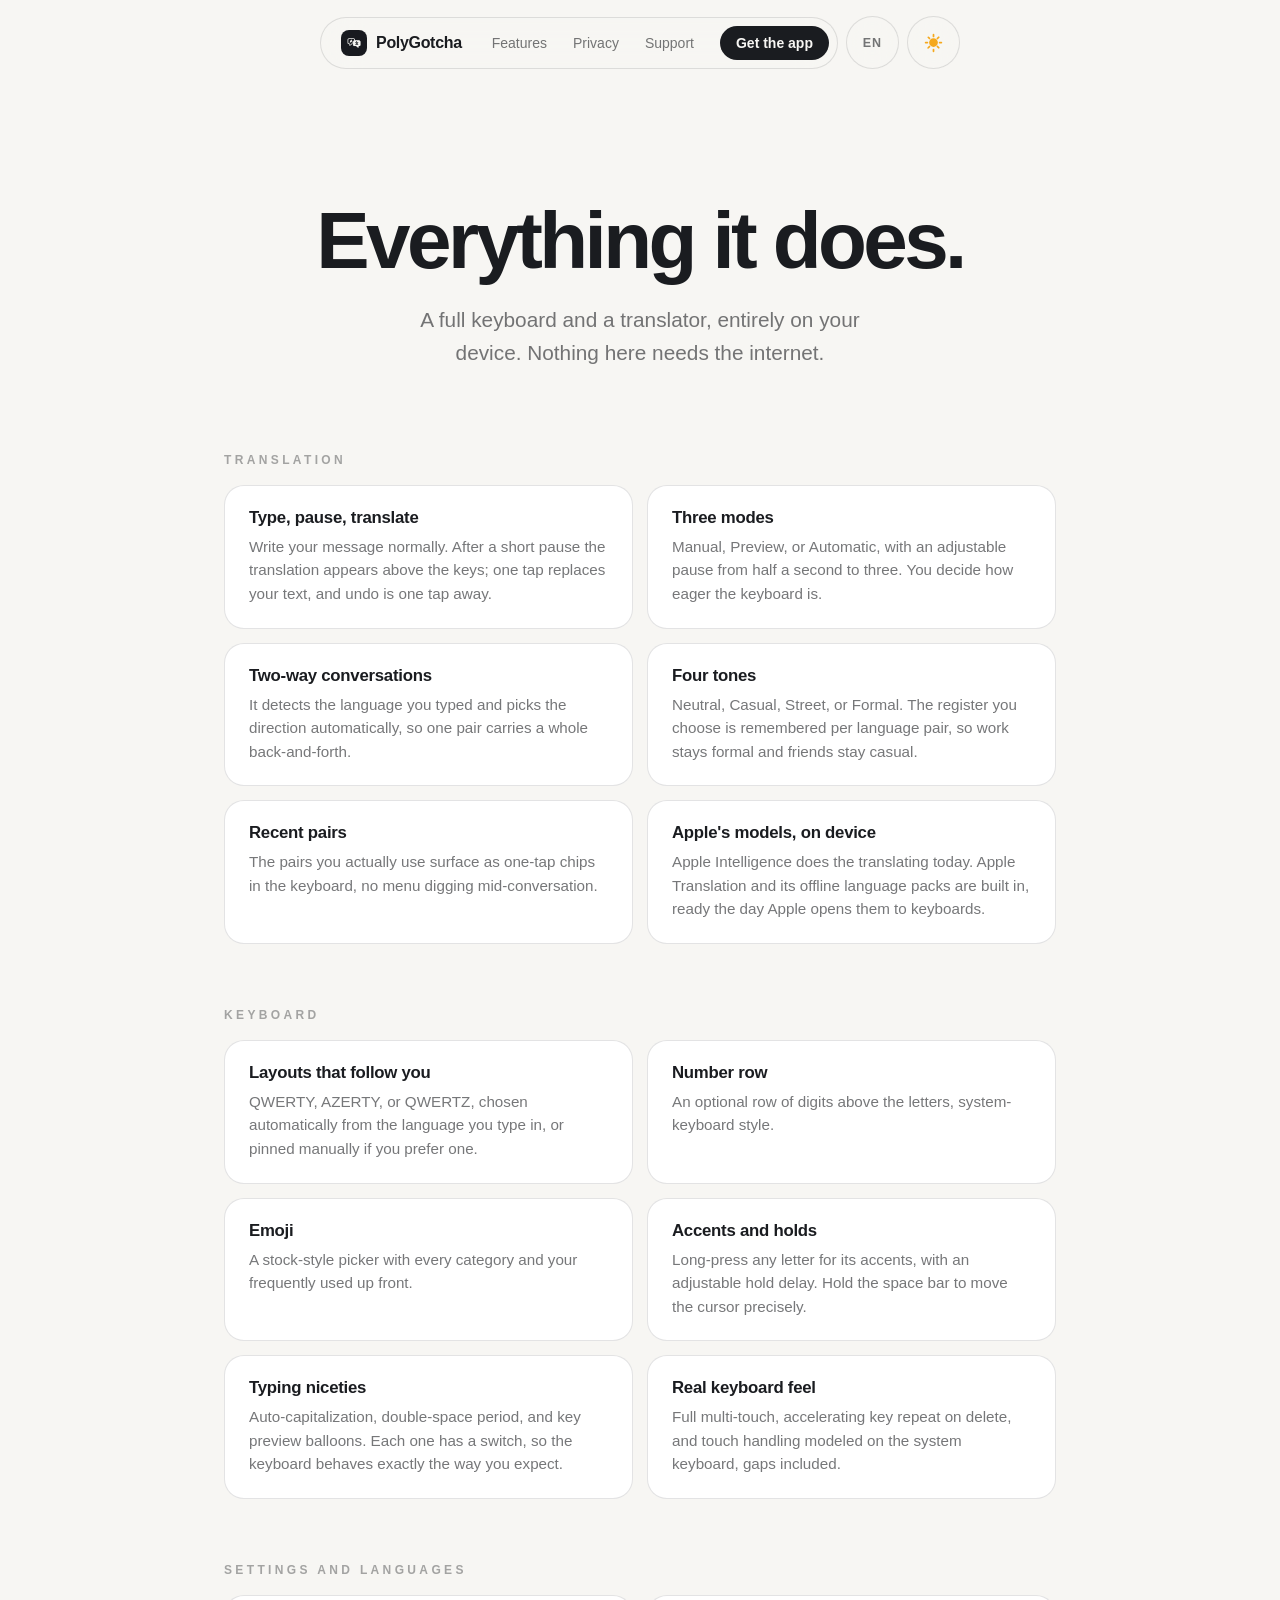
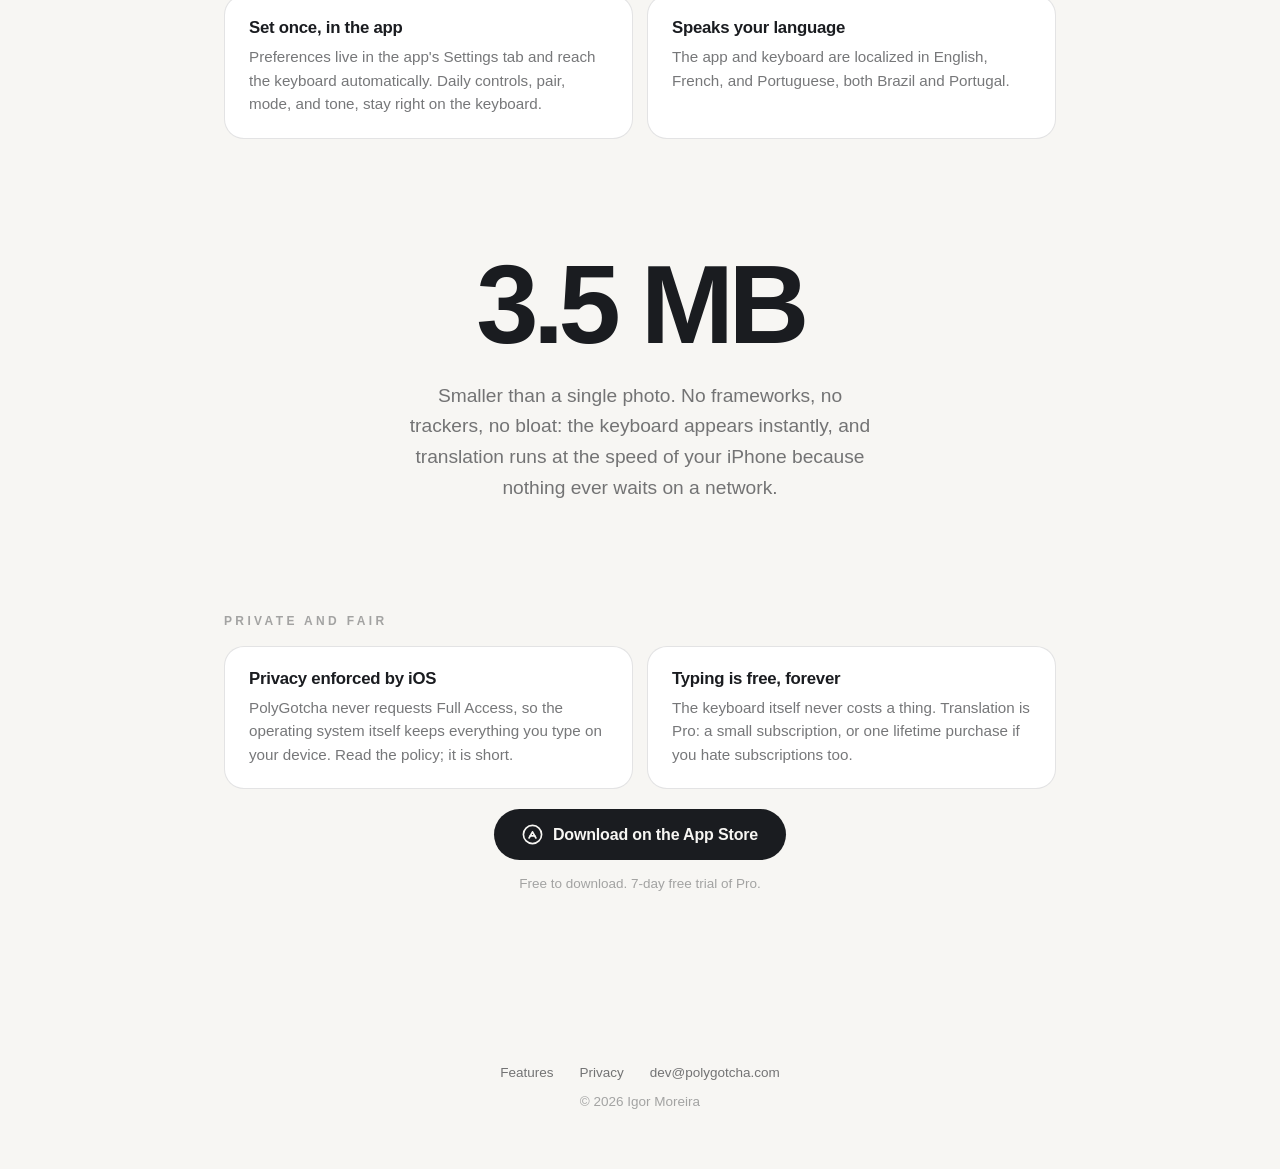
==== commit 577f98c1: "Link the App Store release and badge the download pill" ====
--- a/features/index.html
+++ b/features/index.html
@@ -9,6 +9,18 @@
   <meta name="theme-color" media="(prefers-color-scheme: dark)" content="#121316">
   <link rel="icon" type="image/png" sizes="192x192" href="/icon-192.png">
   <link rel="apple-touch-icon" href="/apple-touch-icon.png">
+  <link rel="canonical" href="https://polygotcha.com/features/">
+  <link rel="alternate" hreflang="en" href="https://polygotcha.com/features/">
+  <link rel="alternate" hreflang="pt" href="https://polygotcha.com/features/?lang=pt">
+  <link rel="alternate" hreflang="fr" href="https://polygotcha.com/features/?lang=fr">
+  <link rel="alternate" hreflang="ro" href="https://polygotcha.com/features/?lang=ro">
+  <link rel="alternate" hreflang="it" href="https://polygotcha.com/features/?lang=it">
+  <link rel="alternate" hreflang="x-default" href="https://polygotcha.com/features/">
+  <meta property="og:title" content="PolyGotcha Features">
+  <meta property="og:description" content="Everything the keyboard does: on-device translation as you type, tones, layouts, emoji. All of it in a 3.5 MB app.">
+  <meta property="og:url" content="https://polygotcha.com/features/">
+  <meta property="og:type" content="website">
+  <meta property="og:image" content="https://polygotcha.com/icon-512.png">
   <link rel="stylesheet" href="/style.css">
   <script>
     // Apply the stored theme before first paint so there is no flash.
@@ -25,7 +37,7 @@
         <a href="/privacy" data-i18n="nav.privacy">Privacy</a>
         <a class="sup" href="mailto:dev@polygotcha.com" data-i18n="nav.support">Support</a>
       </div>
-      <a class="cta" href="/#get" aria-label="Get the app"><span class="cta-text" data-i18n="nav.get">Get the app</span><svg class="cta-icon" viewBox="0 0 24 24" aria-hidden="true"><path d="M12 4v11M7.5 10.5 12 15l4.5-4.5M5 20h14"/></svg></a>
+      <a class="cta" href="https://apps.apple.com/app/polygotcha/id6789138245" aria-label="Get the app"><span class="cta-text" data-i18n="nav.get">Get the app</span><svg class="cta-icon" viewBox="0 0 24 24" aria-hidden="true"><path d="M12 4v11M7.5 10.5 12 15l4.5-4.5M5 20h14"/></svg></a>
     </nav>
     <div class="lang-wrap">
       <button class="lang-bubble" id="lang-toggle" type="button" aria-haspopup="true" aria-expanded="false" aria-label="Language">EN</button>
@@ -133,7 +145,10 @@
   </section>
 
   <div class="fcta">
-    <span class="pill reveal" data-i18n="hero.cta">Coming soon to the App&nbsp;Store</span>
+    <a class="pill store-pill reveal" href="https://apps.apple.com/app/polygotcha/id6789138245">
+      <svg class="applogo" viewBox="0 0 24 24" aria-hidden="true" focusable="false"><circle cx="12" cy="12" r="10.4"/><path d="M8.1 16 12 8.9 15.9 16"/><path d="M9.5 13.6h5"/></svg>
+      <span data-i18n="hero.cta">Download on the App&nbsp;Store</span>
+    </a>
     <span class="small-note" data-i18n="cta.note">Free to download. 7-day free trial of Pro.</span>
   </div>
 
--- a/style.css
+++ b/style.css
@@ -247,10 +247,12 @@
 
 /* Mobile nav: the ends collapse to icons (the app icon and a download
    glyph). With two bubbles alongside, the Support link (email is in the
-   footer) yields on phones. */
+   footer) yields on phones. Long localized labels (French) can outgrow a
+   narrow pill, so the row is allowed to wrap: the bubbles drop to a second
+   centered line instead of anything getting cropped. */
 @media (max-width: 640px) {
-  .navwrap { top: 10px; gap: 6px; padding: 0 10px; }
-  .nav { padding: 5px 5px 5px 8px; gap: 0; }
+  .navwrap { top: 10px; gap: 6px; padding: 0 10px; flex-wrap: wrap; row-gap: 8px; }
+  .nav { padding: 5px 5px 5px 8px; gap: 0; max-width: 100%; }
   .nav .wordmark { margin-right: 4px; }
   .nav .wordmark .name { display: none; }
   .nav .mark { width: 30px; height: 30px; border-radius: 9px; }
@@ -264,15 +266,29 @@
   .lang-bubble { font-size: 11.5px; }
 }
 
+/* Very narrow screens with long localized labels: tighten the links a
+   notch further so the pill itself never clips. */
+@media (max-width: 400px) {
+  .nav .links a { font-size: 12px; padding: 7px 6px; letter-spacing: -0.01em; }
+  .nav .wordmark { margin-right: 2px; }
+}
+
+/* The binding-text note only carries information on translated views. */
+html[lang="en"] [data-i18n="priv.note"] { display: none; }
+
 /* ---------- Shared layout ---------- */
 
+/* Horizontal padding only, deliberately via longhand: the shorthand form
+   once zeroed every section's vertical padding by specificity, which is why
+   the page looked cramped. */
 .wrap {
   max-width: 1060px;
   margin: 0 auto;
-  padding: 0 24px;
-}
-
-section { padding: clamp(70px, 12vw, 150px) 0; }
+  padding-left: 24px;
+  padding-right: 24px;
+}
+
+section { padding: clamp(80px, 11vw, 140px) 0; }
 
 /* ---------- Hero ---------- */
 
@@ -321,6 +337,30 @@
   letter-spacing: -0.01em;
 }
 
+/* The App Store download badge: the pill with the store glyph in front. */
+.store-pill {
+  display: inline-flex;
+  align-items: center;
+  gap: 10px;
+  transition: transform 0.25s ease;
+}
+
+.store-pill:hover { transform: scale(1.04); }
+
+.store-pill .applogo {
+  width: 21px;
+  height: 21px;
+  flex-shrink: 0;
+  fill: none;
+  stroke: currentColor;
+  stroke-width: 1.9;
+  stroke-linecap: round;
+  stroke-linejoin: round;
+}
+
+/* Anchored jumps must land below the floating nav, never behind it. */
+[id] { scroll-margin-top: 120px; }
+
 .hero .quiet-link {
   font-size: 14px;
   color: var(--muted);
@@ -333,7 +373,10 @@
 
 /* ---------- The keyboard demo ---------- */
 
-.demo { padding-top: 0; }
+/* The device is sized against the viewport (94vw), so the section sheds the
+   wrap's side padding: inside the padded box, 94vw outgrows the content
+   width on phones and the overflow leans right, off-center. */
+.demo { padding-top: 0; padding-left: 0; padding-right: 0; }
 
 .device {
   width: min(430px, 94vw);
@@ -520,6 +563,148 @@
 
 .langline em { font-style: normal; color: var(--ink); }
 
+/* ---------- Split features and their animated line drawings ---------- */
+
+/* Below the demo, each statement pairs its text with a big illustration:
+   inline SVG line art, so the drawings inherit the theme via currentColor
+   and cost no requests. The blue accent is the demo caret's blue. Every
+   animation is transform or opacity only, waits for the section's reveal
+   to fire (.in), and is disabled entirely under reduced motion, where the
+   resting markup already shows each drawing's finished state. */
+
+.feature.split {
+  display: grid;
+  grid-template-columns: repeat(2, minmax(0, 1fr));
+  align-items: center;
+  gap: clamp(36px, 6vw, 80px);
+  text-align: left;
+}
+
+.feature.split h2 { margin: 0; }
+.feature.split p { margin: 22px 0 0; }
+.feature.split .langline { margin-top: 30px; }
+.feature.split .fig { display: grid; place-items: center; }
+.feature.split.flip .fig { order: -1; }
+
+@media (max-width: 720px) {
+  .feature.split { grid-template-columns: 1fr; gap: 40px; text-align: center; }
+  .feature.split .fig, .feature.split.flip .fig { order: -1; }
+  .feature.split h2, .feature.split p { margin-left: auto; margin-right: auto; }
+}
+
+.art { display: block; width: min(330px, 72vw); height: auto; color: var(--ink); }
+
+@media (max-width: 720px) {
+  .art { width: min(240px, 62vw); }
+}
+
+.art .ln {
+  fill: none;
+  stroke: currentColor;
+  stroke-width: 5;
+  stroke-linecap: round;
+  stroke-linejoin: round;
+}
+
+.art .dim { color: var(--faint); }
+.art .acc { stroke: #6ea8ff; }
+.art .skel { fill: none; stroke: currentColor; stroke-width: 9; stroke-linecap: round; }
+
+/* The lock: an OS boundary orbiting a shut padlock, the crossed-out cloud
+   drifting outside it. */
+
+.art-lock .keyhole { fill: currentColor; }
+.art-lock .pulse { stroke: #6ea8ff; stroke-width: 3; opacity: 0; }
+.art-lock .slash { stroke-dasharray: 82 82; }
+.art-lock .orbit,
+.art-lock .cloud,
+.art-lock .pulse { transform-box: fill-box; transform-origin: center; }
+
+.fig.in .art-lock .orbit { animation: art-orbit 70s linear infinite; }
+.fig.in .art-lock .shackle { animation: art-shut 0.8s 0.5s cubic-bezier(0.34, 1.56, 0.64, 1) both; }
+.fig.in .art-lock .cloud { animation: art-bob 7s 1.2s ease-in-out infinite; }
+.fig.in .art-lock .slash { animation: art-draw 0.5s 0.9s ease both; }
+.fig.in .art-lock .pulse { animation: art-pulse 3.8s 1.4s ease-out infinite; }
+
+/* The chip: a breathing Apple Intelligence glint inside marching dashes,
+   two small sparks twinkling in the corners. */
+
+.art-chip .spark4 { fill: currentColor; }
+.art-chip .ring { opacity: 0.85; }
+.art-chip .spark,
+.art-chip .mini { transform-box: fill-box; transform-origin: center; }
+
+.fig.in .art-chip .ring { animation: art-march 12s linear infinite; }
+.fig.in .art-chip .spark { animation: art-breathe 5s ease-in-out infinite; }
+.fig.in .art-chip .m1 { animation: art-twinkle 2.8s 0.4s ease-in-out infinite; }
+.fig.in .art-chip .m2 { animation: art-twinkle 3.6s 1.3s ease-in-out infinite; }
+
+/* The exchange: typing dots become the sent translation on one shared
+   clock, and the plane takes off in the gap between the two phases. */
+
+.art-send .bfill { fill: currentColor; }
+.art-send .dots { opacity: 0; }
+.art-send .dots circle { fill: var(--bg); }
+.art-send .sent path { stroke: var(--bg); }
+.art-send .plane path { fill: #6ea8ff; }
+.art-send .inbubble,
+.art-send .plane { transform-box: fill-box; transform-origin: center; }
+.art-send .dots circle:nth-of-type(2) { animation-delay: 0.16s; }
+.art-send .dots circle:nth-of-type(3) { animation-delay: 0.32s; }
+
+.fig.in .art-send .inbubble { animation: art-bob 9s ease-in-out infinite; }
+.fig.in .art-send .dots { animation: art-turn-dots 7.5s linear infinite; }
+.fig.in .art-send .dots circle { animation: art-dot 1.05s ease-in-out infinite; }
+.fig.in .art-send .sent { animation: art-turn-sent 7.5s linear infinite; }
+.fig.in .art-send .plane { animation: art-fly 7.5s cubic-bezier(0.3, 0, 0.4, 1) infinite; }
+
+@keyframes art-orbit { to { transform: rotate(360deg); } }
+@keyframes art-shut { from { transform: translateY(-16px); } to { transform: translateY(0); } }
+@keyframes art-bob { 50% { transform: translateY(-7px); } }
+@keyframes art-draw { from { stroke-dashoffset: 82; } to { stroke-dashoffset: 0; } }
+
+@keyframes art-pulse {
+  0% { transform: scale(0.62); opacity: 0.5; }
+  70% { opacity: 0; }
+  100% { transform: scale(1.06); opacity: 0; }
+}
+
+/* The offset step is a multiple of the 26px dash period, so the loop
+   restart lands exactly on pattern and never visibly jumps. */
+@keyframes art-march { to { stroke-dashoffset: -364; } }
+
+@keyframes art-breathe { 50% { transform: scale(1.08) rotate(7deg); } }
+
+@keyframes art-twinkle {
+  0%, 100% { opacity: 0.22; transform: scale(0.72); }
+  50% { opacity: 1; transform: scale(1.06); }
+}
+
+@keyframes art-dot { 35% { transform: translateY(-7px); } }
+
+@keyframes art-turn-dots {
+  0%, 44% { opacity: 1; }
+  50%, 94% { opacity: 0; }
+  100% { opacity: 1; }
+}
+
+@keyframes art-turn-sent {
+  0%, 46% { opacity: 0; }
+  52%, 92% { opacity: 1; }
+  100% { opacity: 0; }
+}
+
+@keyframes art-fly {
+  0%, 46% { opacity: 0; transform: translate(-10px, 10px) scale(0.7); }
+  54% { opacity: 1; transform: translate(0, 0) scale(1); }
+  64% { opacity: 1; }
+  80%, 100% { opacity: 0; transform: translate(38px, -38px) scale(1); }
+}
+
+@media (prefers-reduced-motion: reduce) {
+  .art g, .art path, .art circle, .art rect { animation: none !important; }
+}
+
 /* ---------- Manifesto ---------- */
 
 .manifesto {
@@ -573,9 +758,12 @@
 
 /* ---------- Scroll reveals ---------- */
 
+/* The slide is shallow on purpose: reveals fire as content crosses the
+   viewport edge (see the observer's rootMargin), and iOS delivers observer
+   callbacks lazily mid-scroll, so a deep slide reads as popping in. */
 .reveal {
   opacity: 0;
-  transform: translateY(26px);
+  transform: translateY(16px);
   transition: opacity 0.9s cubic-bezier(0.2, 0.6, 0.2, 1),
     transform 0.9s cubic-bezier(0.2, 0.6, 0.2, 1);
 }
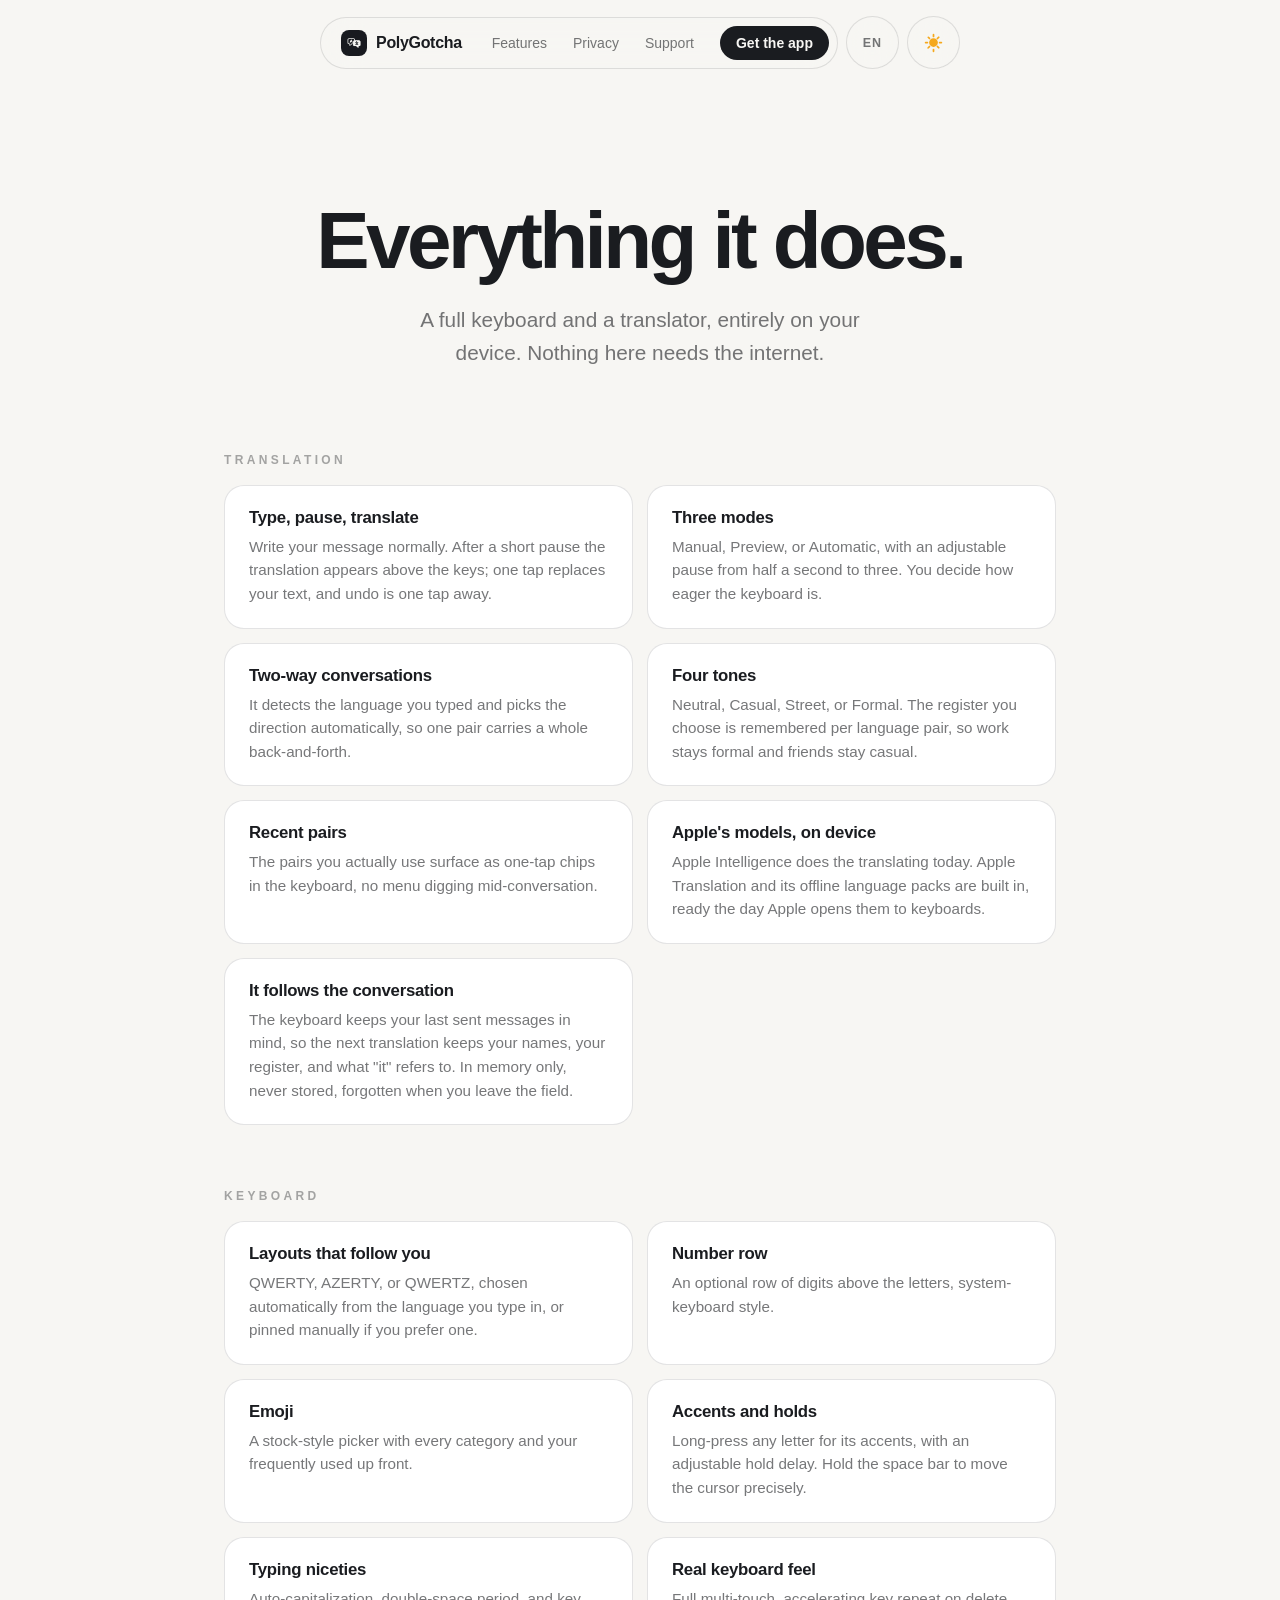
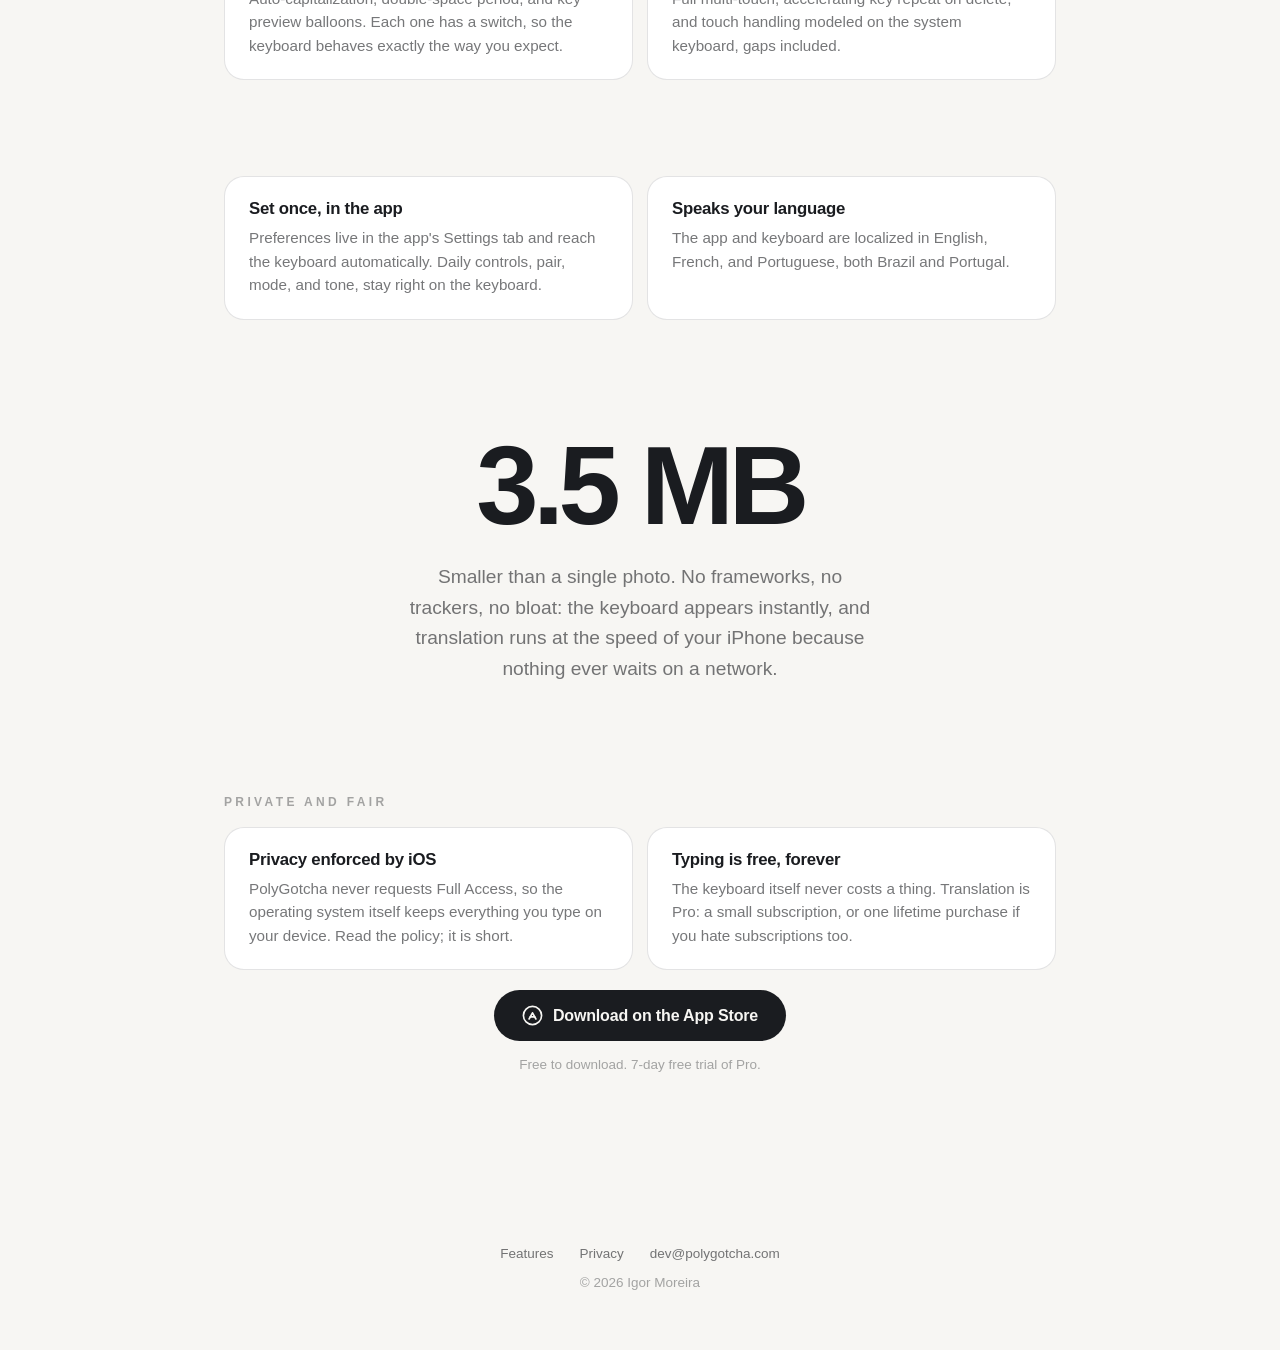
==== commit 2baf3e59: "Tell the conversation-context story on the home and features pages" ====
--- a/features/index.html
+++ b/features/index.html
@@ -77,6 +77,10 @@
       <div class="fcell reveal">
         <h3 data-i18n="c6.h">Apple's models, on device</h3>
         <p data-i18n="c6.p">Apple Intelligence does the translating today. Apple Translation and its offline language packs are built in, ready the day Apple opens them to keyboards.</p>
+      </div>
+      <div class="fcell reveal">
+        <h3 data-i18n="c17.h">It follows the conversation</h3>
+        <p data-i18n="c17.p">The keyboard keeps your last sent messages in mind, so the next translation keeps your names, your register, and what "it" refers to. In memory only, never stored, forgotten when you leave the field.</p>
       </div>
     </div>
   </section>
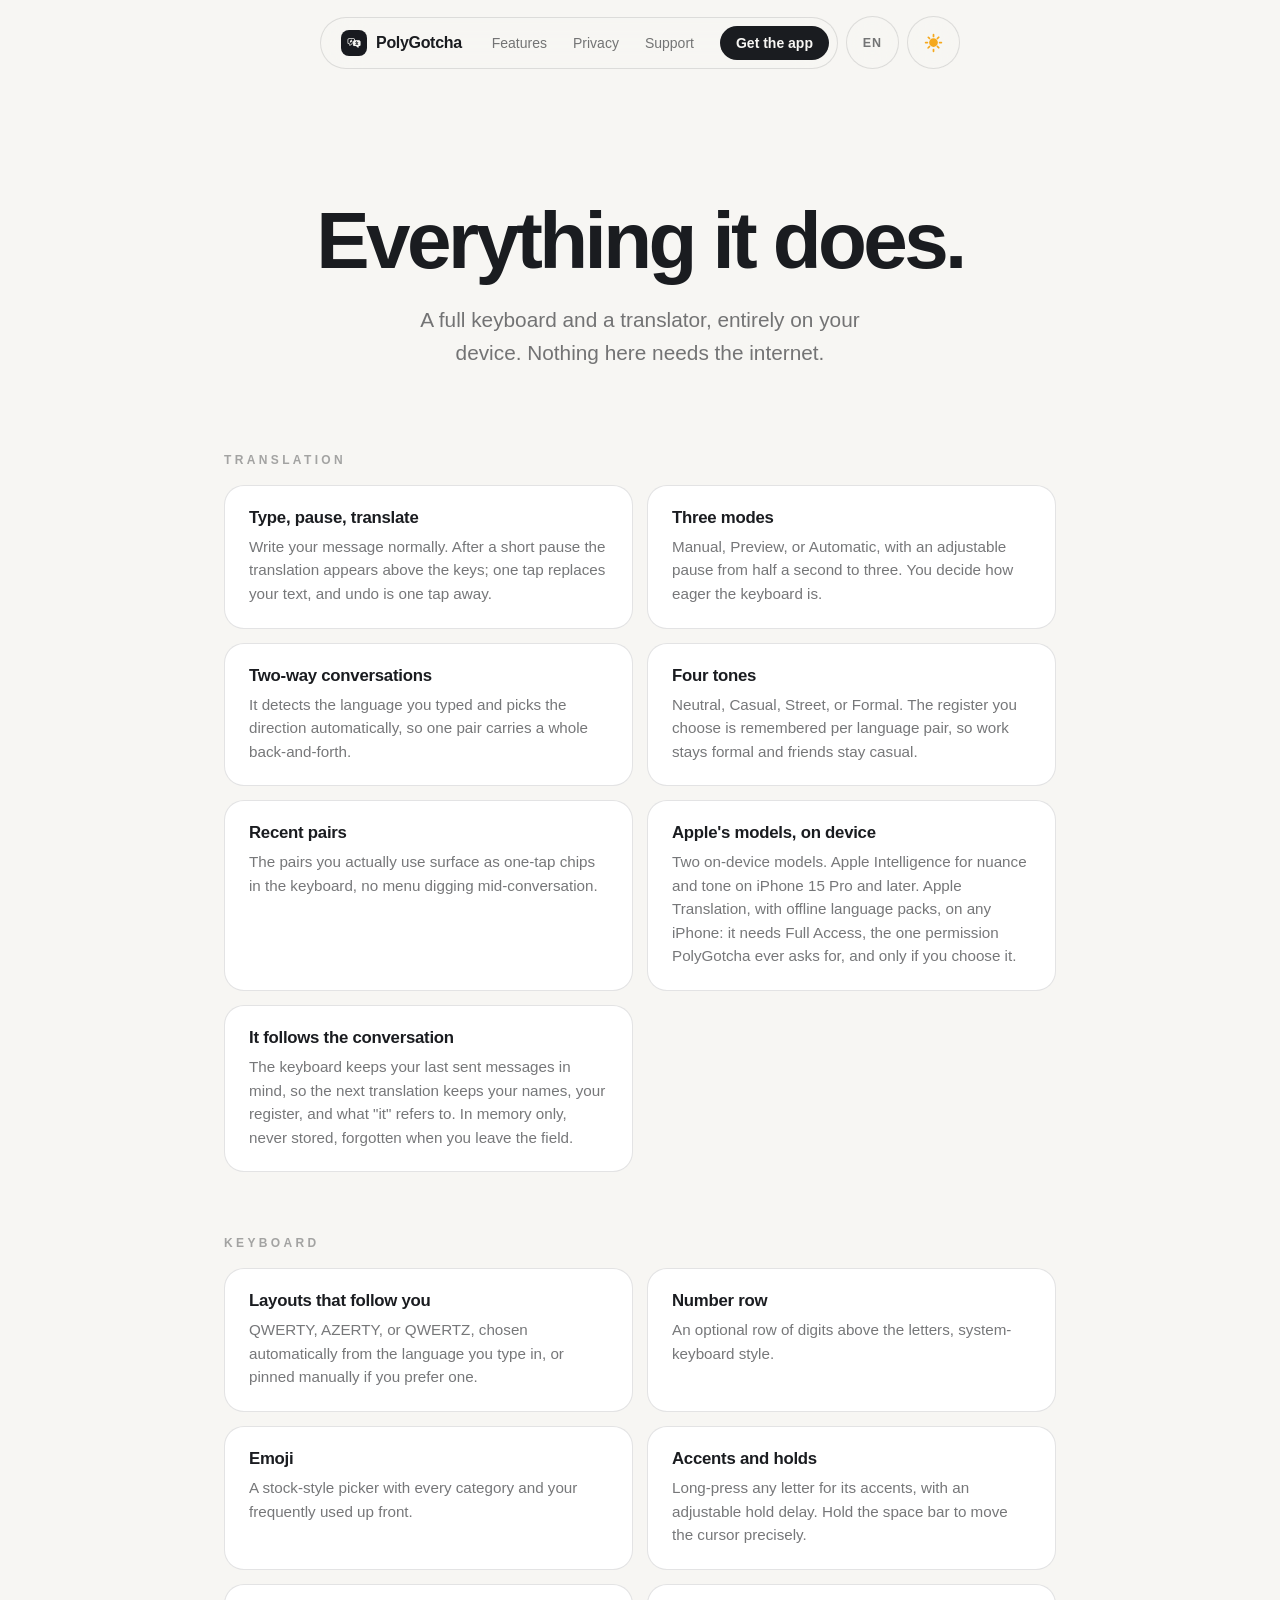
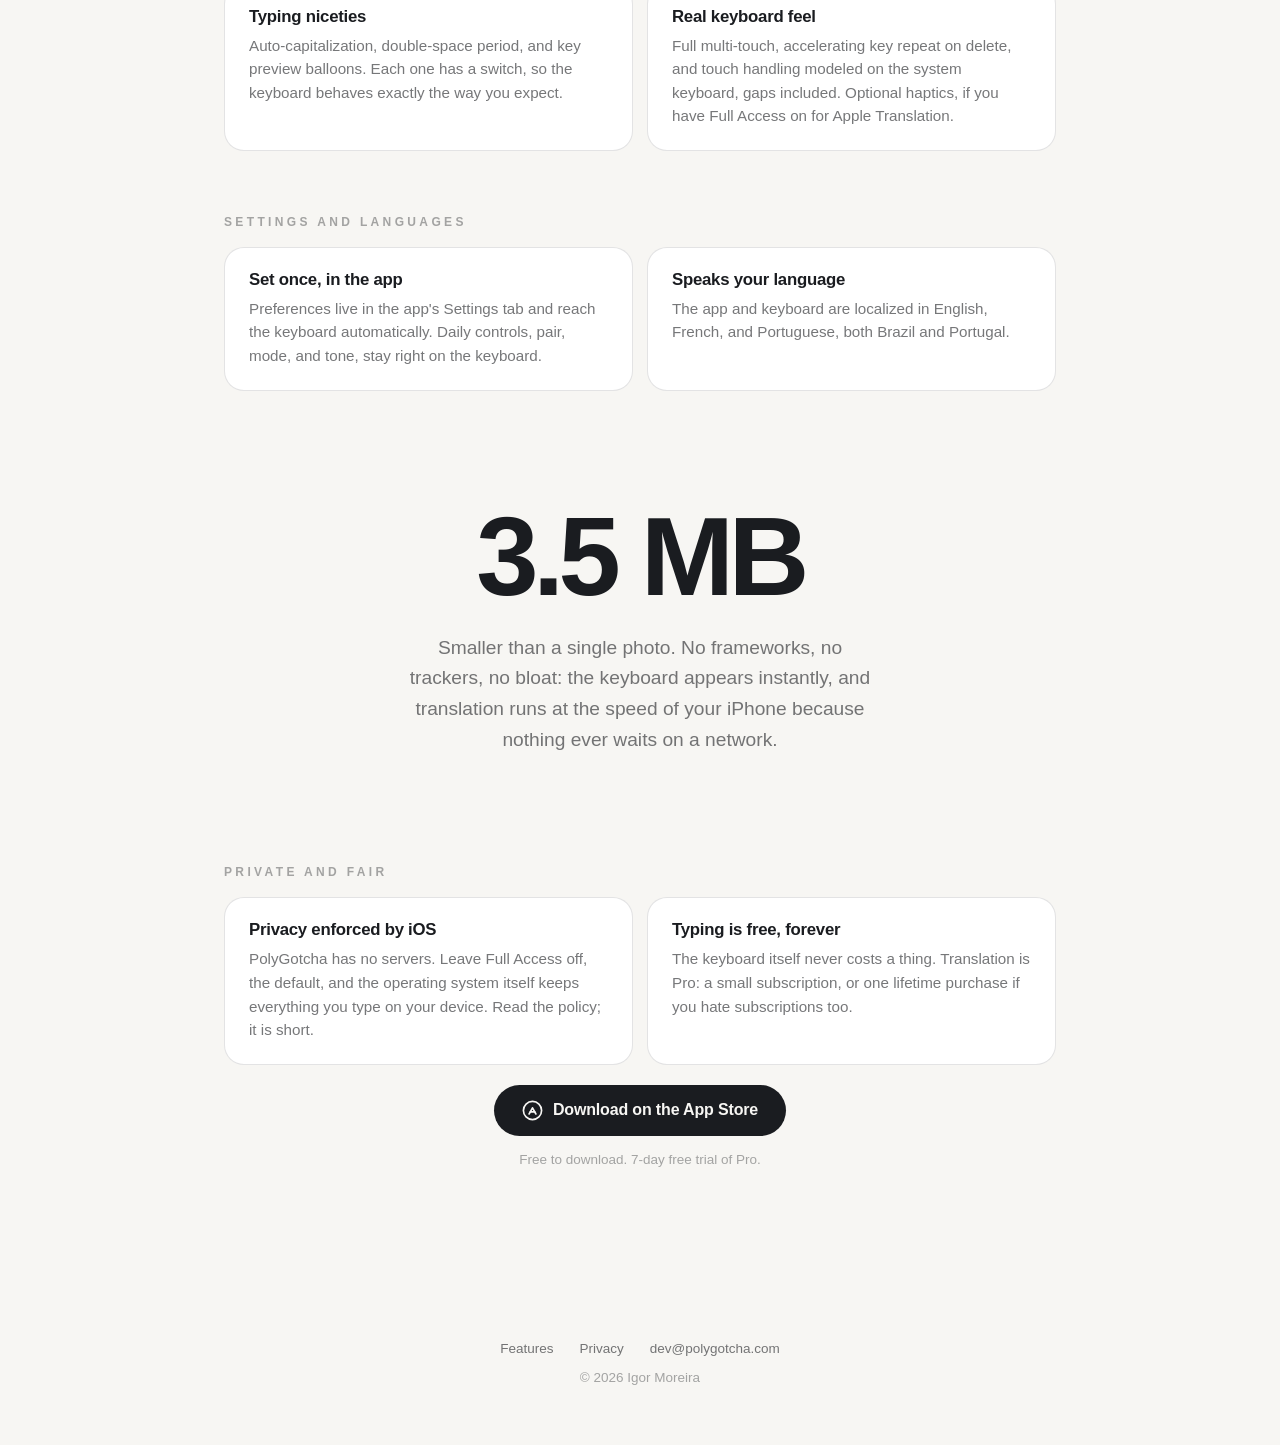
==== commit 96e3c99a: "Retire the "never asks for Full Access" claim The app now offers Apple Translation, which iOS will n" ====
--- a/features/index.html
+++ b/features/index.html
@@ -76,7 +76,7 @@
       </div>
       <div class="fcell reveal">
         <h3 data-i18n="c6.h">Apple's models, on device</h3>
-        <p data-i18n="c6.p">Apple Intelligence does the translating today. Apple Translation and its offline language packs are built in, ready the day Apple opens them to keyboards.</p>
+        <p data-i18n="c6.p">Two on-device models. Apple Intelligence for nuance and tone on iPhone 15 Pro and later. Apple Translation, with offline language packs, on any iPhone: it needs Full Access, the one permission PolyGotcha ever asks for, and only if you choose it.</p>
       </div>
       <div class="fcell reveal">
         <h3 data-i18n="c17.h">It follows the conversation</h3>
@@ -110,7 +110,7 @@
       </div>
       <div class="fcell reveal">
         <h3 data-i18n="c12.h">Real keyboard feel</h3>
-        <p data-i18n="c12.p">Full multi-touch, accelerating key repeat on delete, and touch handling modeled on the system keyboard, gaps included.</p>
+        <p data-i18n="c12.p">Full multi-touch, accelerating key repeat on delete, and touch handling modeled on the system keyboard, gaps included. Optional haptics, if you have Full Access on for Apple Translation.</p>
       </div>
     </div>
   </section>
@@ -139,7 +139,7 @@
     <div class="fgrid">
       <div class="fcell reveal">
         <h3 data-i18n="c15.h">Privacy enforced by iOS</h3>
-        <p data-i18n="c15.p">PolyGotcha never requests Full Access, so the operating system itself keeps everything you type on your device. <a href="/privacy">Read the policy</a>; it is short.</p>
+        <p data-i18n="c15.p">PolyGotcha has no servers. Leave Full Access off, the default, and the operating system itself keeps everything you type on your device. <a href="/privacy">Read the policy</a>; it is short.</p>
       </div>
       <div class="fcell reveal">
         <h3 data-i18n="c16.h">Typing is free, forever</h3>
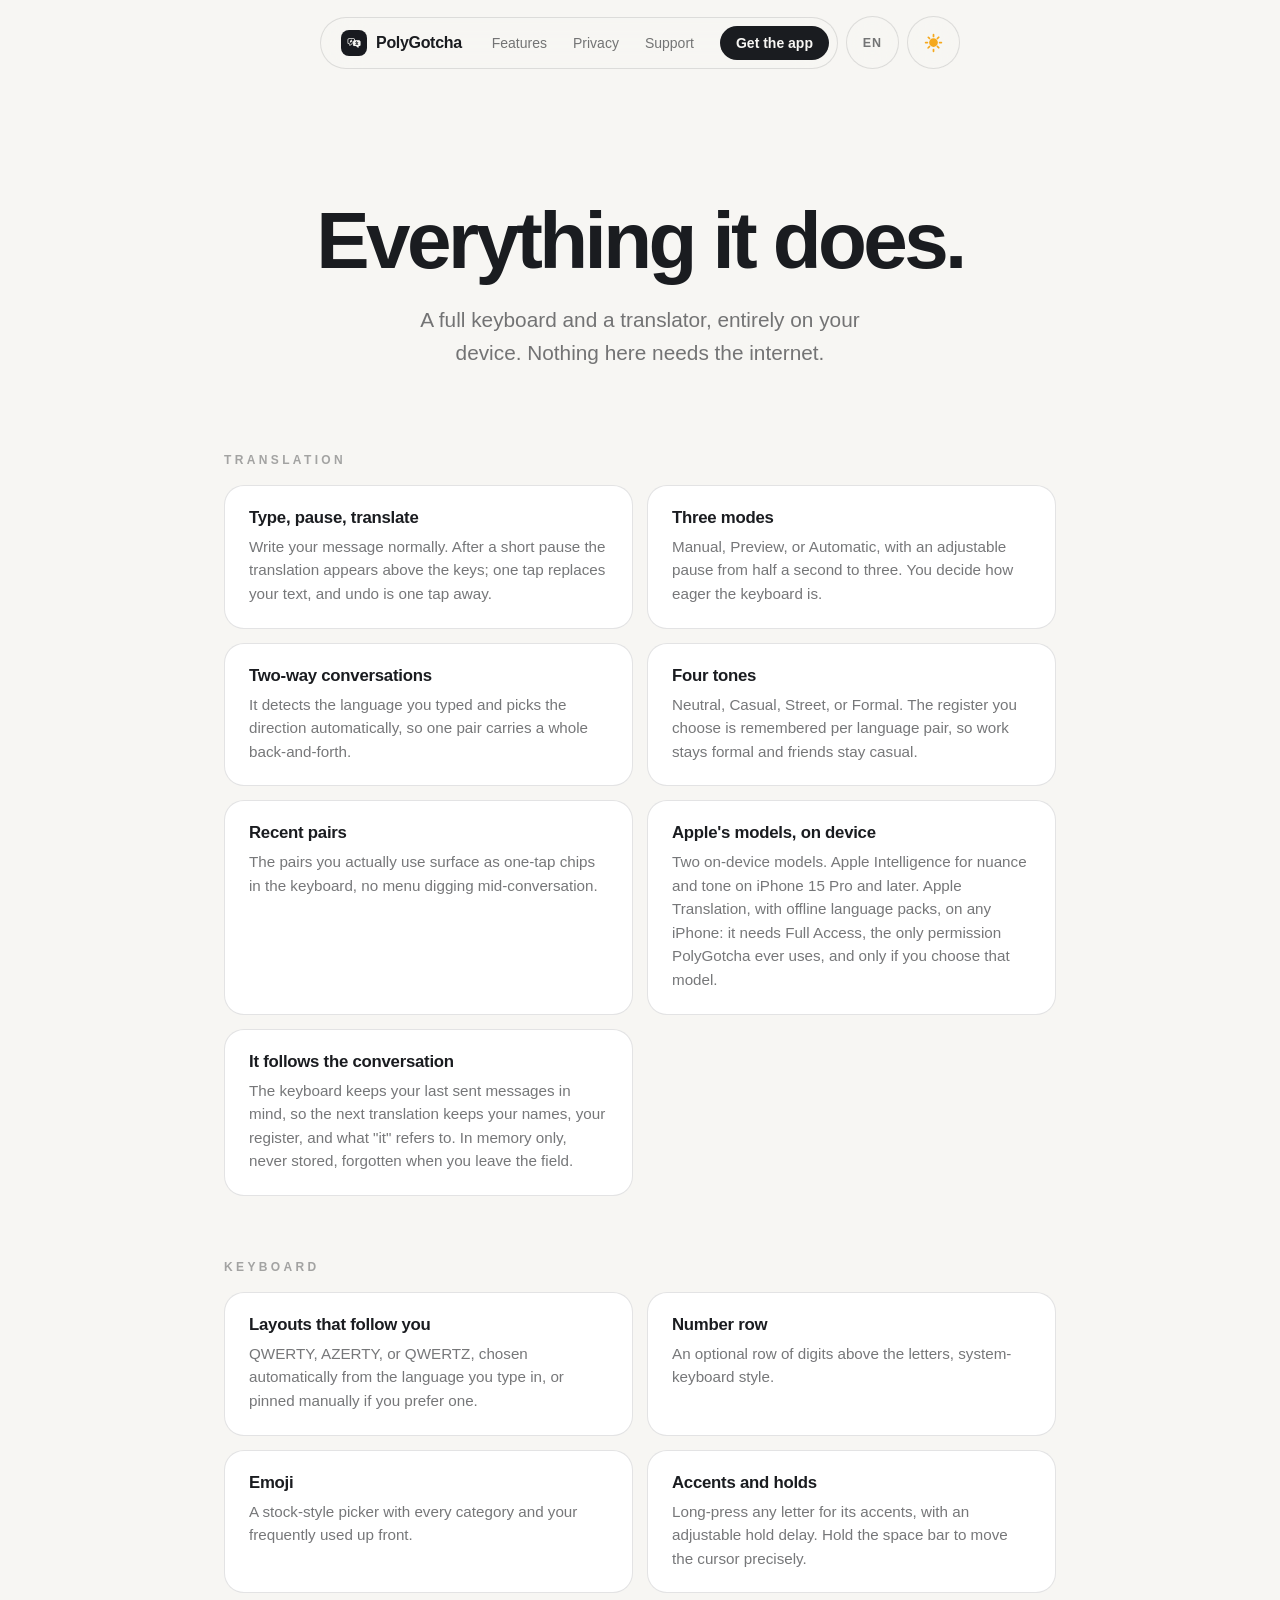
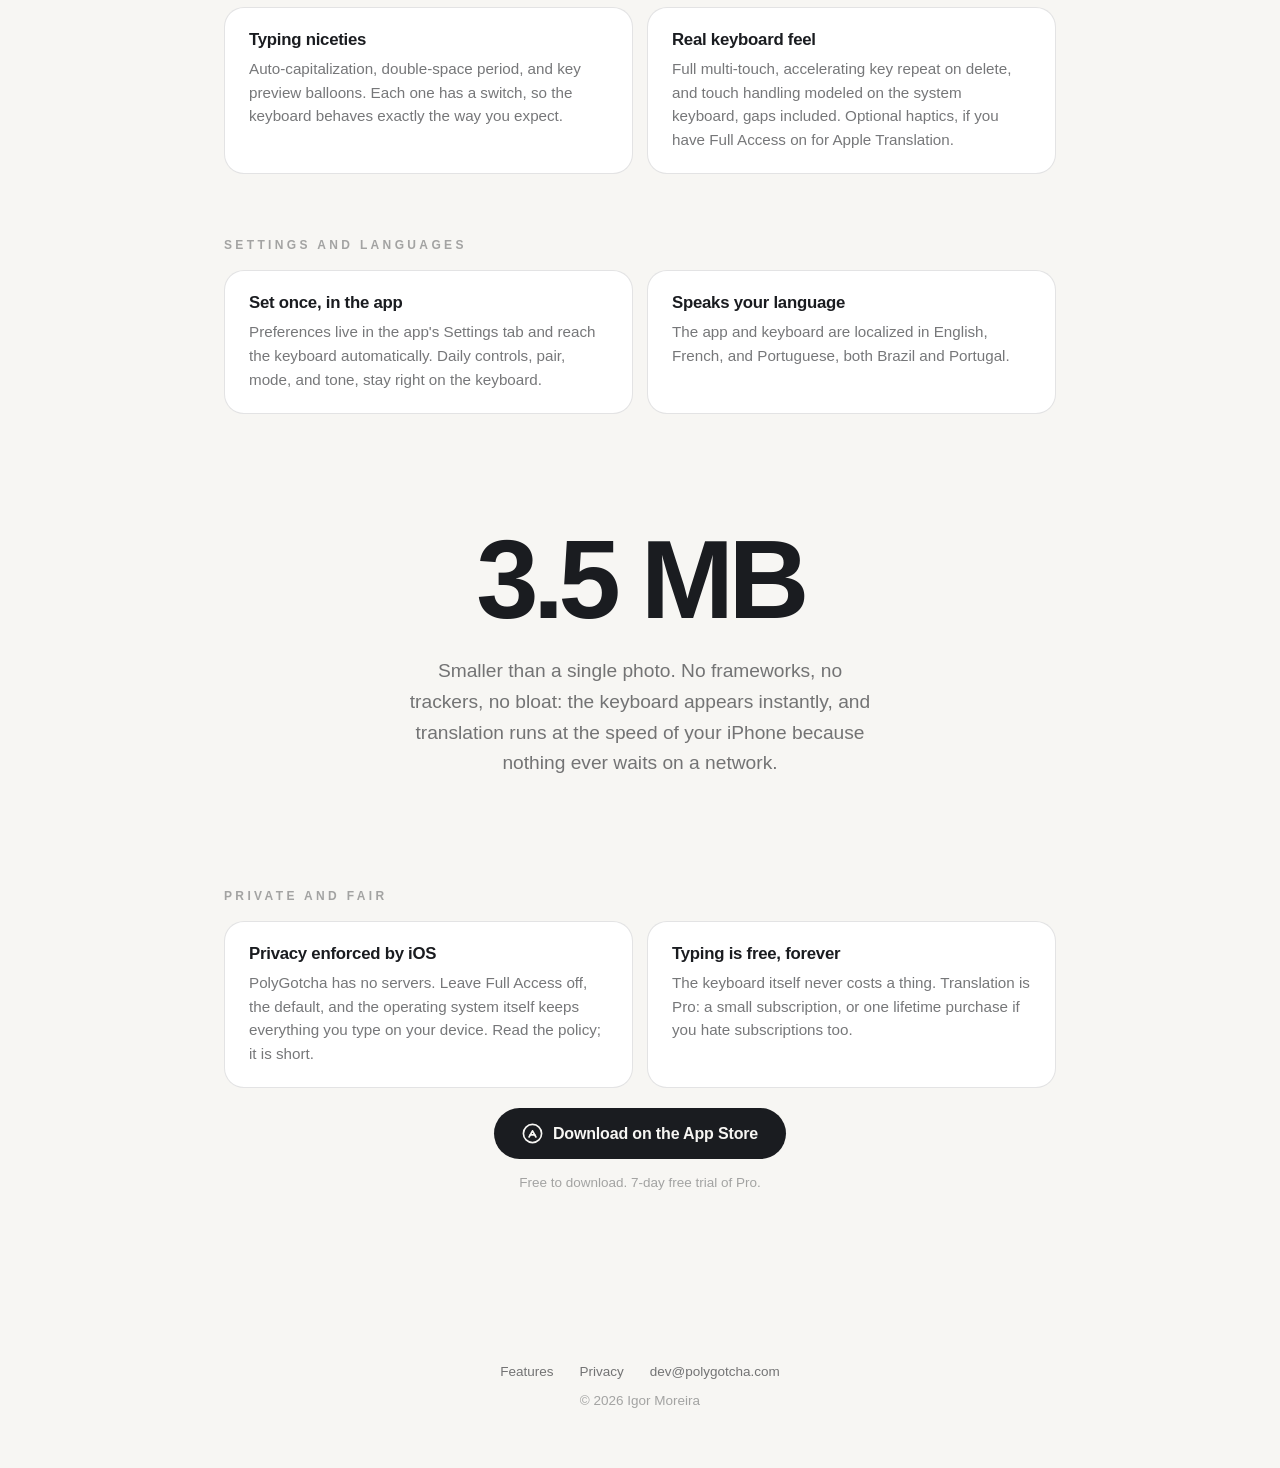
==== commit 9f569501: "Say Full Access is the one permission used, not asked for Two sections apart the site said the app n" ====
--- a/features/index.html
+++ b/features/index.html
@@ -76,7 +76,7 @@
       </div>
       <div class="fcell reveal">
         <h3 data-i18n="c6.h">Apple's models, on device</h3>
-        <p data-i18n="c6.p">Two on-device models. Apple Intelligence for nuance and tone on iPhone 15 Pro and later. Apple Translation, with offline language packs, on any iPhone: it needs Full Access, the one permission PolyGotcha ever asks for, and only if you choose it.</p>
+        <p data-i18n="c6.p">Two on-device models. Apple Intelligence for nuance and tone on iPhone 15 Pro and later. Apple Translation, with offline language packs, on any iPhone: it needs Full Access, the only permission PolyGotcha ever uses, and only if you choose that model.</p>
       </div>
       <div class="fcell reveal">
         <h3 data-i18n="c17.h">It follows the conversation</h3>
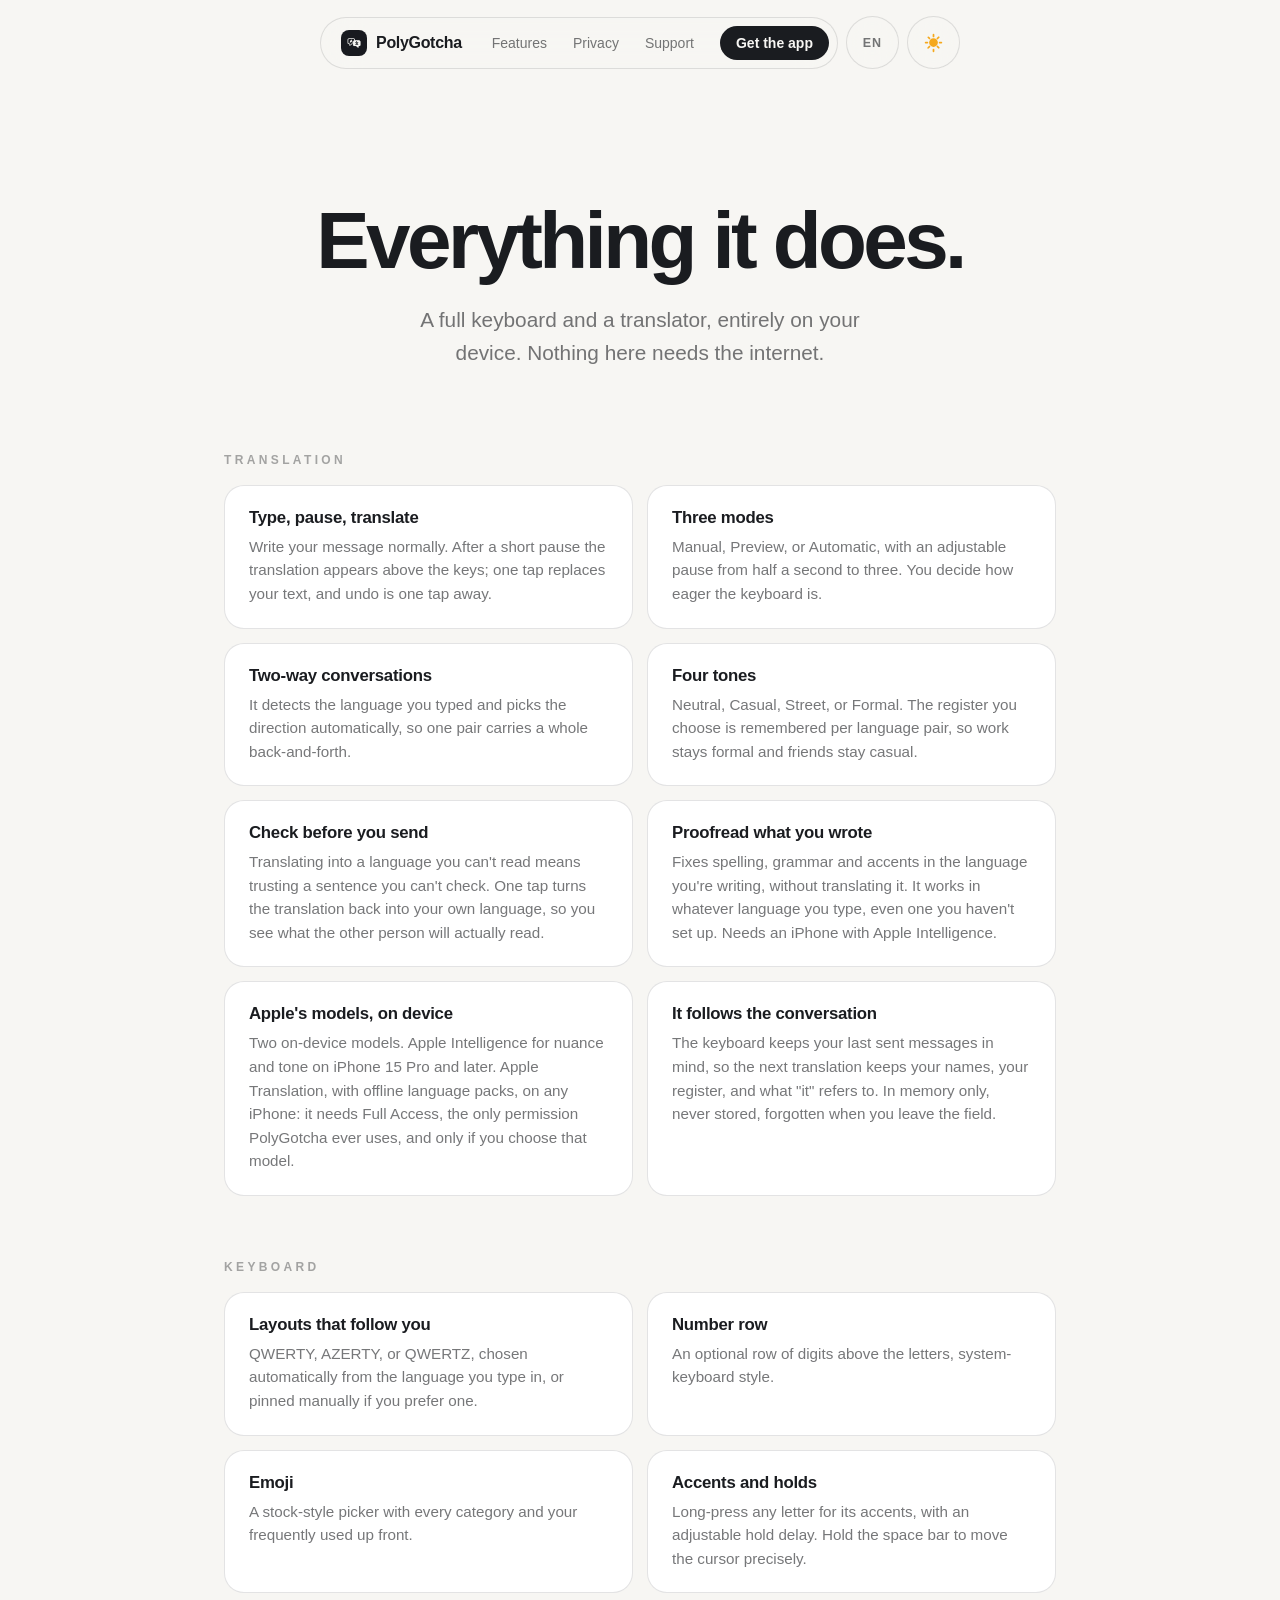
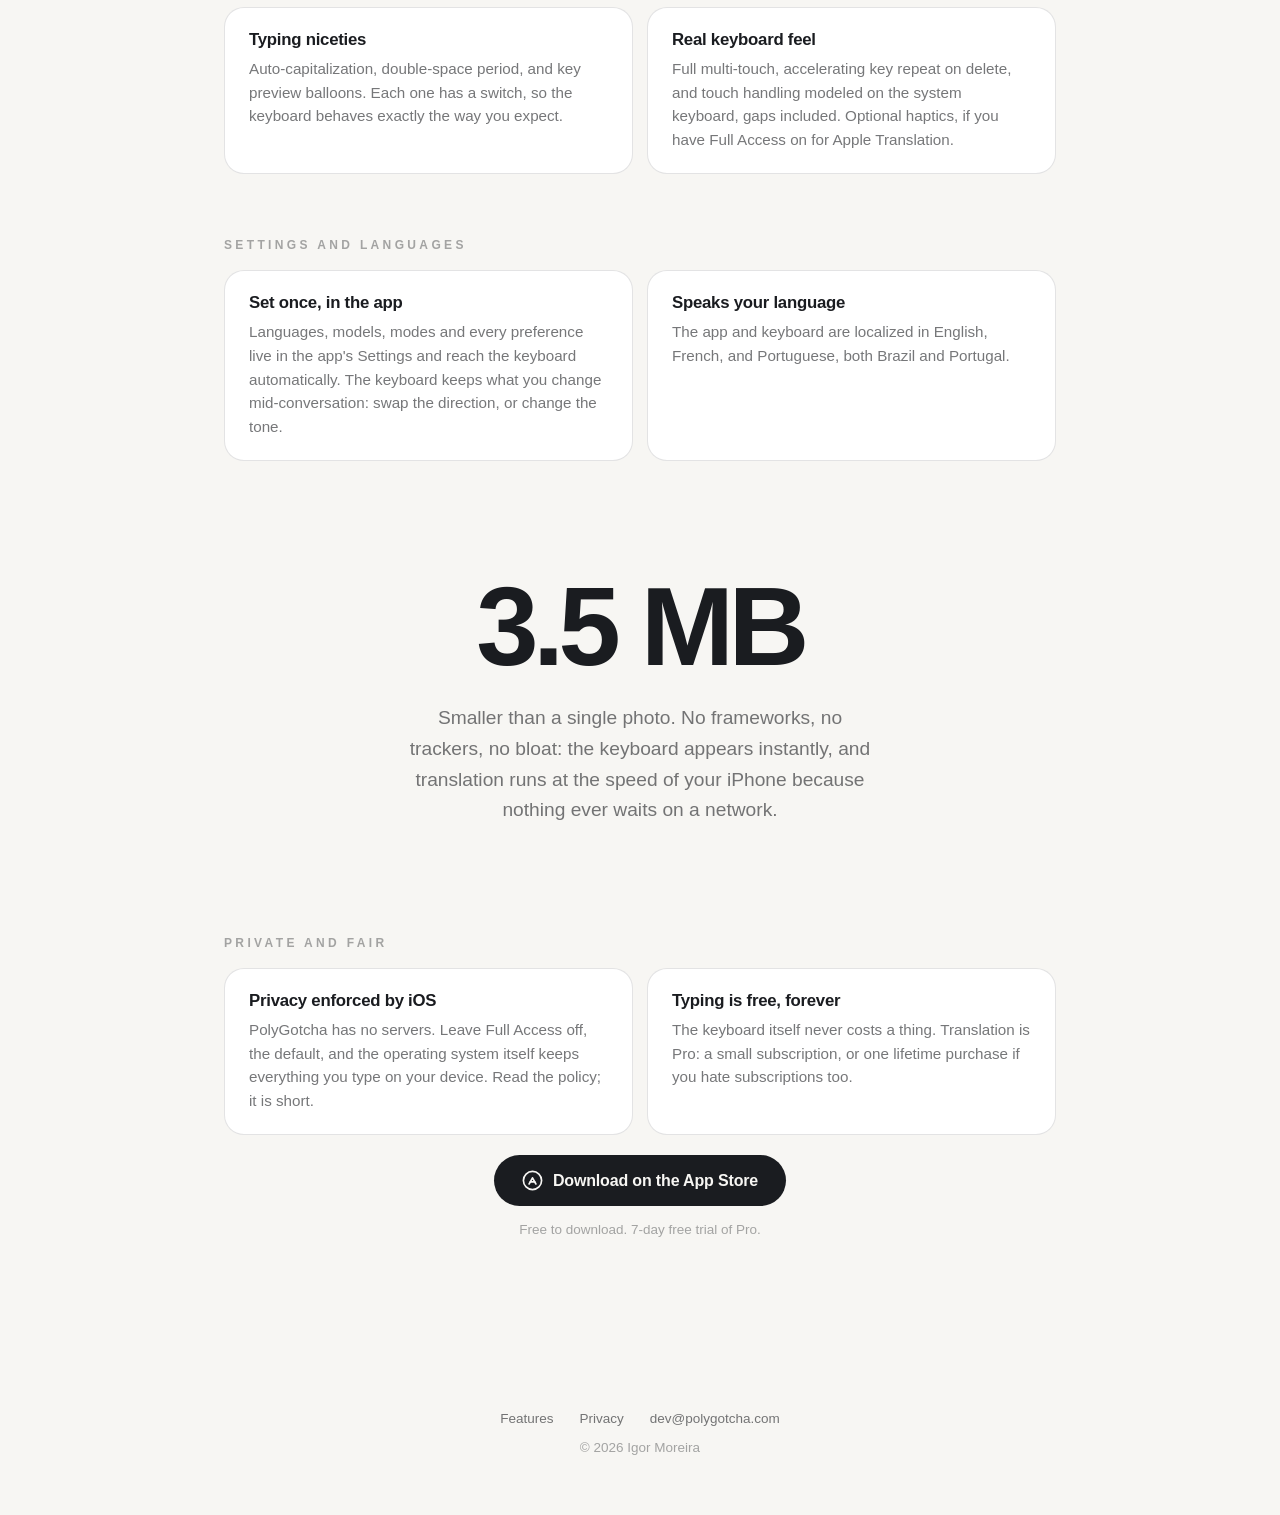
==== commit ec065c67: "Add proofreading and the translation check, and retire recent pairs Two features from 1.6 on the fea" ====
--- a/features/index.html
+++ b/features/index.html
@@ -4,7 +4,7 @@
   <meta charset="utf-8">
   <meta name="viewport" content="width=device-width, initial-scale=1">
   <title>Features - PolyGotcha</title>
-  <meta name="description" content="Everything PolyGotcha does: on-device translation as you type, tones, layouts, emoji, and every setting. All of it in a 3.5 MB app.">
+  <meta name="description" content="Everything PolyGotcha does: on-device translation as you type, proofreading, checking what you send, tones, layouts, emoji. All of it in a 3.5 MB app.">
   <meta name="theme-color" media="(prefers-color-scheme: light)" content="#f7f6f3">
   <meta name="theme-color" media="(prefers-color-scheme: dark)" content="#121316">
   <link rel="icon" type="image/png" sizes="192x192" href="/icon-192.png">
@@ -71,8 +71,12 @@
         <p data-i18n="c4.p">Neutral, Casual, Street, or Formal. The register you choose is remembered per language pair, so work stays formal and friends stay casual.</p>
       </div>
       <div class="fcell reveal">
-        <h3 data-i18n="c5.h">Recent pairs</h3>
-        <p data-i18n="c5.p">The pairs you actually use surface as one-tap chips in the keyboard, no menu digging mid-conversation.</p>
+        <h3 data-i18n="c18.h">Check before you send</h3>
+        <p data-i18n="c18.p">Translating into a language you can't read means trusting a sentence you can't check. One tap turns the translation back into your own language, so you see what the other person will actually read.</p>
+      </div>
+      <div class="fcell reveal">
+        <h3 data-i18n="c19.h">Proofread what you wrote</h3>
+        <p data-i18n="c19.p">Fixes spelling, grammar and accents in the language you're writing, without translating it. It works in whatever language you type, even one you haven't set up. Needs an iPhone with Apple Intelligence.</p>
       </div>
       <div class="fcell reveal">
         <h3 data-i18n="c6.h">Apple's models, on device</h3>
@@ -120,7 +124,7 @@
     <div class="fgrid">
       <div class="fcell reveal">
         <h3 data-i18n="c13.h">Set once, in the app</h3>
-        <p data-i18n="c13.p">Preferences live in the app's Settings tab and reach the keyboard automatically. Daily controls, pair, mode, and tone, stay right on the keyboard.</p>
+        <p data-i18n="c13.p">Languages, models, modes and every preference live in the app's Settings and reach the keyboard automatically. The keyboard keeps what you change mid-conversation: swap the direction, or change the tone.</p>
       </div>
       <div class="fcell reveal">
         <h3 data-i18n="c14.h">Speaks your language</h3>
